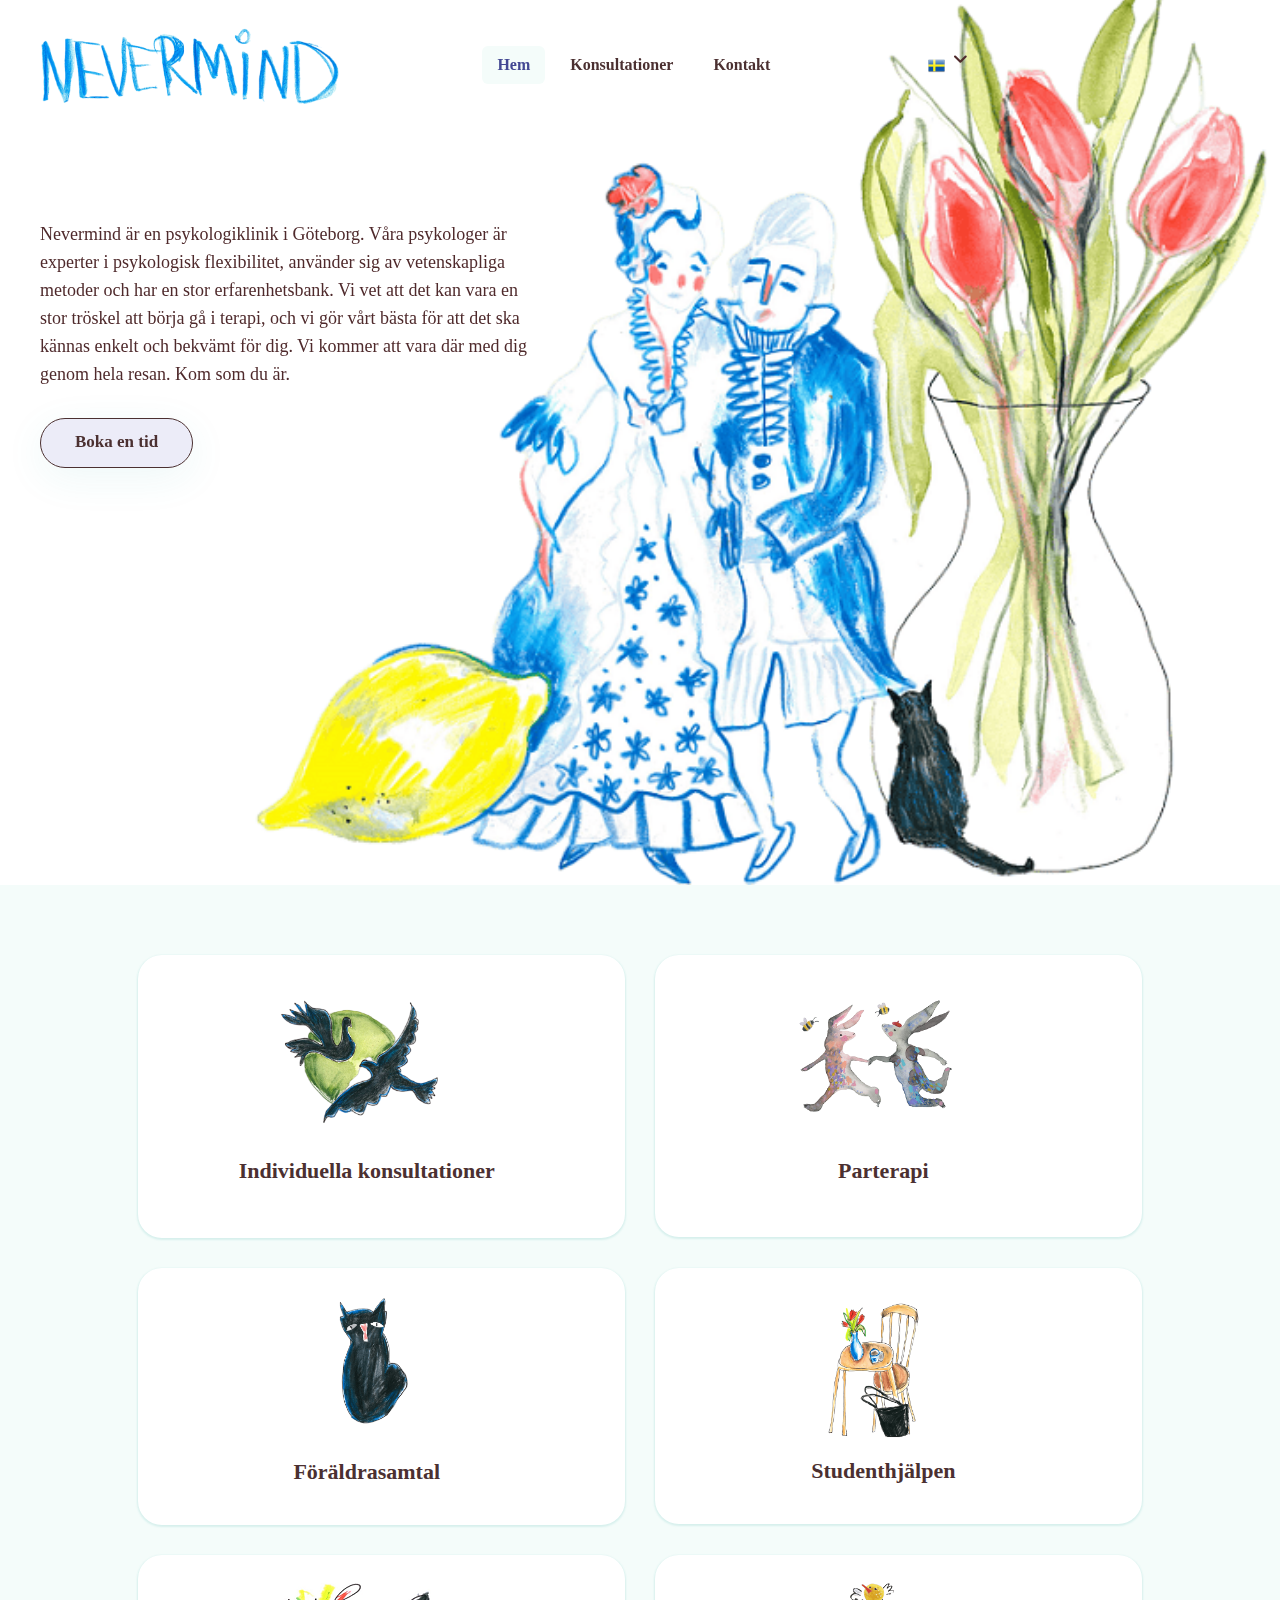
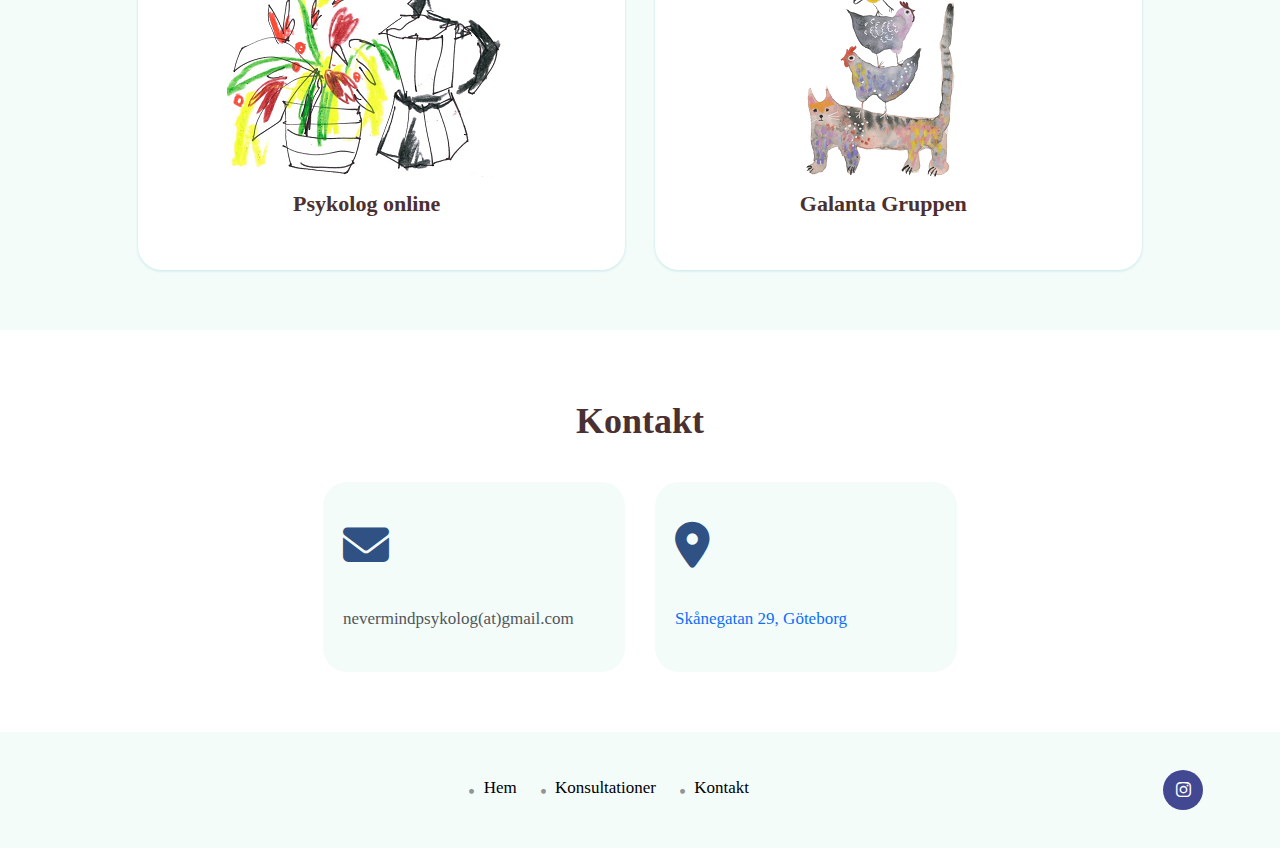
==== index.html @ f608554d "image update" ====
<!doctype html>
<html lang="sv">

  <head>
    <meta name="description"
          content="Nevermind är en psykologiklinik i Göteborg. Våra psykologer är experter i psykologisk flexibilitet, använder sig av vetenskapliga metoder och har en stor erfarenhetsbank. Vi vet att det kan vara en stor tröskel att börja gå i terapi, och vi gör vårt bästa för att det ska kännas enkelt och bekvämt för dig. Vi kommer att vara där med dig genom hela resan. Kom som du är.">
    <meta name="author" content="Jesus Mauricio Chimento">
    <meta name="copyright" content="Antonina Shypotilo">
    <meta charset="utf-8">
    <meta name="viewport" content="width=device-width, initial-scale=1, shrink-to-fit=no">
    <meta http-equiv="content-type" content="text/html; charset=UTF-8">
    <meta http-equiv="x-ua-compatible" content="ie=edge">

    <!-- Open Graph metadata -->
    <meta property="og:image" content="https://nevermindpsykolog.se/assets/images/icons/palomas.png" />
    <meta property="og:type" content="website" />
    <meta property="og:description" content="Nevermind är en psykologiklinik i Göteborg. Våra psykologer är experter i psykologisk flexibilitet, använder sig av vetenskapliga metoder och har en stor erfarenhetsbank. Vi vet att det kan vara en stor tröskel att börja gå i terapi, och vi gör vårt bästa för att det ska kännas enkelt och bekvämt för dig. Vi kommer att vara där med dig genom hela resan. Kom som du är."/>
    <meta property="og:title" content="Nevermind Psykolog" />
    <meta property="og:url" content="https://nevermindpsykolog.se" />

    <title>Nevermind Psykolog</title>
    <link rel="shortcut icon" href="assets/images/site_logo/tab_icon.png">

    <!-- Icon Font -->
    <link rel="stylesheet" type="text/css" href="assets/css/fontawesome.css">
    <link rel="stylesheet" type="text/css" href="assets/css/brands.css">
    <link rel="stylesheet" type="text/css" href="assets/css/solid.css">

    <!-- Custom CSS -->
    <link rel="stylesheet" type="text/css" href="assets/css/bootstrap.min.css">
    <link rel="stylesheet" type="text/css" href="assets/css/style.css">

    <!-- Language Dropdown -->
    <link rel="stylesheet" type="text/css" href="assets/css/flag-icons.min.css">
  </head>

  <body>
    <div class="page_wrapper">
      <div class="backtotop">
        <a href="#" class="scroll">
          <i class="fa-solid fa-arrow-up"></i>
        </a>
      </div>

      <!-- Site Header
      ================ -->
      <header class="site_header">
        <div class="container">
          <div class="row align-items-center">
            <div class="col-lg-3 col-5">
              <div class="site_logo">
                <a class="site_link" href="index.html">
                  <img src="assets/images/site_logo/logo_1.png" alt="Nevermind Psykolog">
                </a>
              </div>
            </div>
            <div class="col-lg-6 col-2">
              <nav id="navbar" class="main_menu navbar navbar-expand-lg">
                <div class="main_menu_inner collapse navbar-collapse justify-content-center" id="main_menu_dropdown">
                  <ul class="main_menu_list unordered_list">
                    <li>
                      <a class="nav-link scrollto" href="#hero_section">Hem</a>
                    </li>
                    <li>
                      <a class="nav-link scrollto" href="#service_section">Konsultationer</a>
                    </li>                  
                    <li>
                      <a class="nav-link scrollto" href="#contact_section">Kontakt</a>
                    </li>
                  </ul>
                </div>
              </nav>
            </div>
            <div class="col-lg-2 col-3">
                <div class="dropdown">
                  <a class="dropdown-toggle" href="#" id="Dropdown" role="button" data-mdb-toggle="dropdown" aria-expanded="false">
                      <i class="flag-icon flag-icon-se m-0"></i>
                  </a>
                  <ul class="dropdown-menu" aria-labelledby="Dropdown">
                    <li>
                      <a class="dropdown-item" href="index.html"><i class="flag-icon flag-icon-se"></i> Svenska <i class="fa fa-check text-success ms-2"></i></a>
                    </li>
                    <li><hr class="dropdown-divider" /></li>
                    <li>
                      <a class="dropdown-item" href="index_en.html"><i class="flag-icon flag-icon-gb"></i> English</a>
                    </li>
                  </ul>
                </div>
            </div>
            <div class="col-lg-3 col-2">
              <ul class="header_btns_group unordered_list justify-content-end">
                <li>
                  <button class="mobile_menu_btn" type="button" data-bs-toggle="collapse" data-bs-target="#main_menu_dropdown" aria-expanded="false" aria-label="Toggle navigation">
                    <i class="far fa-bars"></i>
                  </button>
                </li>              
              </ul>
            </div>
          </div>
        </div>
      </header>
      <!-- Site Header
      ================ -->

      <!-- Main Body
      ============== -->
      <main class="page_content">

        <!-- Hero Section
        ================= -->
        <section id="hero_section" class="hero_section decoration_wrapper">
          <div class="container">
            <div class="row align-items-center">
              <div class="col-lg-6">
                <div class="hero_content_wrap">
                  <p class="heading_description">
                    Nevermind är en psykologiklinik i Göteborg. Våra psykologer är experter i psykologisk flexibilitet, använder sig av vetenskapliga metoder och har en stor erfarenhetsbank. Vi vet att det kan vara en stor tröskel att börja gå i terapi, och vi gör vårt bästa för att det ska kännas enkelt och bekvämt för dig. Vi kommer att vara där med dig genom hela resan. Kom som du är.
                  </p>
                  <ul class="btns_group unordered_list">
                    <li>
                      <a class="btn btn-primary" href="#contact_section">
                        <span class="btn_text" data-text="Boka en tid">
                          Boka en tid
                        </span>
                      </a>
                    </li>
                  </ul>
                </div>
              </div>
            </div>
          </div>
        </section>

        <!-- Service Section
        ==================== -->
        <section id="service_section" class="service_section section_space_lg bg_primary_light">
          <div class="container">
            <div class="row justify-content-center">
             <div class="col-lg-4 col-md-6 col-sm-6">
                <div class="service_item" onclick="toggleContent(this,'.content_individual')">
                  <div class="item_icon_individual">
                    <img src="assets/images/icons/palomas.png"
                         alt="Individuella konsultationer - Nevermind Psykolog">
                  </div>
                  <div class="item_contact_individual">
                    <h3 class="item_title">Individuella konsultationer
                    <!--<label class="switch">
                       <input type="checkbox" onchange="handleCheckboxChange(this,'.content_individual')">
                       <span class="slider round"></span>
                    </label>-->
                    </h3>
                    <div class="content_individual">
                      <p>
                        Att gå i terapi innebär en djupt personlig resa. Det är inte alltid lätt, men det kan vara värt det för den som vill hitta vägen till ett mer meningsfullt liv och lära sig att hantera besvärliga tankar och känslor, oro eller ångest. Vi kommer att hjälpa dig att utforska vem du är och vad som är viktigt för dig. Tillsammans tränar vi på färdigheter som gör ditt liv bättre. 
                      </p>
                    </div>
                  </div>
                </div>
              </div>
              <div class="col-lg-4 col-md-6 col-sm-6">
                <div class="service_item" onclick="toggleContent(this,'.content')">
                  <div class="item_icon_couples">
                    <img src="assets/images/icons/couple.png"
                         alt="Parterapi - Nevermind Psykolog">
                  </div>
                  <div class="item_contact_couples">
                    <h3 class="item_title">Parterapi</h3>
                    <div class="content">
                      <p>
                        En psykolog kan hjälpa ett par att hitta verktyg för att hantera utmaningar i relationen. Tillsammans kan de skapa en grund för ett långvarigt förhållande där bådas behov blir uppfyllda.
                      </p>
                      <p>
                        Det finns ingen given tidpunkt för när man ska söka hjälp. Relationer går upp och ner, ibland känns det bättre och ibland sämre. Det är normalt. Om de dåliga perioderna blir längre och uppstår oftare kan det vara bra att söka hjälp. 
                      </p>                      
                      <p>
                         Par söker hjälp av olika anledningar. Vissa vill förbättra en redan bra relation, andra är osäkra på om de vill fortsätta tillsammans, och några vill rädda sitt förhållande. Det viktiga är att vara motiverade att hitta tillbaka till varandra.
                      </p>  
                    </div>
                  </div>
                </div>
              </div>
              <div class="col-lg-4 col-md-6 col-sm-6">
                <div class="service_item" onclick="toggleContent(this,'.content_parental')">
                  <div class="item_icon_parental">
                    <img src="assets/images/icons/gato.png" 
                         alt="Föräldrasamtal - Nevermind Psykolog">
                  </div>
                  <div class="item_contact_parental">
                    <h3 class="item_title">Föräldrasamtal</h3>
                    <div class="content_parental">
                      <p>
                        Vi erbjuder föräldrasamtal där vi utrustar dig med verktyg för att ha en bra relation med ditt barn. Vi pratar om utmaningar som kan uppstå och ger dig färdigheter för att göra föräldraskapet roligare. Målet är att hjälpa dig att bli en bättre förälder och skapa en fin atmosfär för dig och ditt barn. 
                      </p>
                    </div>
                  </div>
                </div>
              </div>
              <div class="col-lg-4 col-md-6 col-sm-6">
                <div class="service_item" onclick="toggleContent(this,'.content')">
                  <div class="item_icon_students">
                    <img src="assets/images/icons/mesa.png" 
                         alt="Studenthjälpen - Nevermind Psykolog">
                  </div>
                  <div class="item_contact_students">
                    <h3 class="item_title">Studenthjälpen</h3>
                    <div class="content">
                      <p>
                        Studentlivet innebär mycket frihet. Ibland kan friheten bli en tung börda. Ansvarskänslan och osäkerheten kan bli överväldigande. Man kan hamna i en spiral av prokrastinering eller tappa motivationen. Det är inte ovanligt att hamna efter i studierna. Det kan bli alldeles för mycket att göra. Hemlängtan och ensamhetskänslan kan vara andra utmaningar.
                      </p>
                      <p>
                        Vi på Nevermind har en stor förståelse och mycket erfarenhet av allt detta. Vi lyssnar, hjälper dig att sortera och ta steg mot ett bättre liv. 
                      </p>
                    </div>
                  </div>
                </div>
              </div>
              <div class="col-lg-4 col-md-6 col-sm-6">
                <div class="service_item" onclick="toggleContent(this,'.content')">
                  <div class="item_icon_online">
                    <img src="assets/images/icons/coffee.png"
                         alt="Psykolog online - Nevermind Psykolog">
                  </div>
                  <div class="item_contact_online">
                    <h3 class="item_title">Psykolog online
                    <!--<label class="switch">
                       <input type="checkbox" onchange="handleCheckboxChange(this,'.content')">
                       <span class="slider round"></span>
                    </label>-->
                    </h3>
                    <div class="content">
                      <p>
                        Du kan träffa en psykolog via mobil eller dator. Det är flexibelt och du kan vara var som helst. Att träffa psykolog online är bra om du har svårt att besöka en mottagning eller vill ha mer flexibel tillgång. Med videomöten kan du enkelt prata med din psykolog när och var det passar bäst. Många föredrar att prata hemifrån om tuffa ämnen, där man känner sig tryggast.
                      </p>
                      <p>
                        Om du bor på en mindre ort eller har svårt att hitta en närliggande psykolog, är terapi online ett bra alternativ. Det kan också vara bra om du vill prata med en psykolog du inte känner personligen. Onlineterapi passar också om du eller din partner av någon anledning har det svårt att besöka en mottagning.
                      </p>  
                    </div>
                  </div>
                </div>
              </div>
              <div class="col-lg-4 col-md-6 col-sm-6">
                <div class="service_item" onclick="toggleContent(this,'.content')">
                  <div class="item_icon_galanta">
                    <img src="assets/images/icons/group.png"
                         alt="Galanta Gruppen - Nevermind Psykolog">
                  </div>
                  <div class="item_contact_galanta">
                    <h3 class="item_title">Galanta Gruppen
                    <!--<label class="switch">
                       <input type="checkbox" onchange="handleCheckboxChange(this,'.content')">
                       <span class="slider round"></span>
                    </label>-->
                    </h3>
                    <div class="content">
                      <p>
                        Vi lever i ett samhälle som är mer uppkopplat än någonsin, där vi har möjlighet att vara i ständig kontakt med varandra. Vi har tillgång till varandra, oavsett tidpunkt eller plats. Och ändå är det svårt att behålla kontakten med andra! Det är många som känner igen sig i denna paradox. 
                      </p>
                      <p>
                        Vi psykologer vet att det viktigaste för en människa är andra människor. Vi behöver meningsfulla relationer för att må bra. Att vara duktig på att skapa och behålla sådana relationer är en färdighet som man kan träna upp precis som att cykla eller laga mat. 
                      </p>
                      <p>
                        I denna grupp övar vi på att skapa meningsfulla relationer och göra så att de håller.
                      </p>
                    </div>
                  </div>
                </div>
              </div>
           </div>
          </div>
        </section>

      <!-- Contact Section
      ===================== -->
      <section id="contact_section" class="contact_section section_space_lg">
          <div class="container">
            <div class="section_heading text-center">
              <h2 class="section_heading_text">Kontakt</h2>
            </div>
            <div class="contact_infobox_wrapper row justify-content-center">
              <div class="col-lg-3 col-md-6 col-sm-6">
                <div class="contact_info_box">
                  <div class="item_icon">
                    <i class="fa-solid fa-envelope"></i>
                  </div>
                  <div class="item_contact">
                    <ul class="info_list unordered_list_block">
                      <li>
                        <span class="info_text">nevermindpsykolog(at)gmail.com</span>
                      </li>
                    </ul>
                  </div>
                </div>
              </div>
              <div class="col-lg-3 col-md-6 col-sm-6">
                <div class="contact_info_box">
                  <div class="item_icon">
                    <i class="fa-solid fa-location-dot"></i>
                  </div>
                  <div class="item_contact">
                    <ul class="info_list unordered_list_block">
                      <li>
                        <span class="info_text">
                          <a href="https://maps.app.goo.gl/QUSLKjB1FQbrcJtW6" target="_blank">
                          Skånegatan 29, Göteborg
                          </a>
                        </span>
                      </li>
                    </ul>
                  </div>
                </div>
              </div>
              <!--
              <div class="contact_infobox_wrapper row justify-content-center">
              <div class="col-lg-3 col-md-6 col-sm-6">
                <div class="contact_info_box">
                  <div class="item_icon">
                    <i class="fa-solid fa-phone"></i>
                  </div>
                  <div class="item_contact">
                    <h3 class="item_title">Phone</h3>
                    <ul class="info_list unordered_list_block">
                      <li>
                        <span class="info_text">TBA</span>
                      </li>
                    </ul>
                  </div>
                </div>
              </div>
              -->
            </div>
          </div>
          <!-- 
          <div class="gmap_canvas">
            <iframe src="https://www.google.com/maps/embed?pb=!1m18!1m12!1m3!1d2132.0659562671394!2d11.983393777280515!3d57.69834924048826!2m3!1f0!2f0!3f0!3m2!1i1024!2i768!4f13.1!3m3!1m2!1s0x464ff3764b8288d3%3A0x6c481727fda9c4d8!2sSk%C3%A5negatan%2029%2C%20412%2052%20G%C3%B6teborg!5e0!3m2!1ses!2sse!4v1709380232332!5m2!1ses!2sse" width="400" height="300" style="border:0;" allowfullscreen="" loading="lazy" referrerpolicy="no-referrer-when-downgrade"></iframe>
          </div>
          -->
        </section>
      </main>
      <!-- Main Body
      ============== -->

      <!-- Site Footer
      ================ -->
      <footer class="site_footer bg_primary">
        <div class="container">
          <div class="site_footer_content">
            <div class="row align-items-center">
              <div class="col-sm-3"></div>
              <div class="col-lg-6">
                <ul class="info_list unordered_list justify-content-center">
                  <li>
                    <a href="#hero_section">
                      <span class="info_icon">
                        <i class="fa-solid fa-circle"></i>
                      </span>
                      <span class="info_text">Hem</span>
                    </a>
                  </li>
                  <li>
                    <a href="#service_section">
                      <span class="info_icon">
                        <i class="fa-solid fa-circle"></i>
                      </span>
                      <span class="info_text">Konsultationer</span>
                    </a>
                  </li>
                  <li>
                    <a href="#contact_section">
                      <span class="info_icon">
                        <i class="fa-solid fa-circle"></i>
                      </span>
                      <span class="info_text">Kontakt</span>
                    </a>
                  </li>
                </ul>
              </div>
              <div class="col-lg-3">
                <ul class="social_links unordered_list justify-content-center justify-content-lg-end">
                  <!--<li><a href="#!"><i class="fa-brands fa-facebook-f"></i></a></li>-->
                  <li><a href="https://www.instagram.com/nevermindpsykolog/"><i class="fa-brands fa-instagram"></i></a></li>
                </ul>
              </div>
            </div>
          </div>
        </div>
      </footer>
    </div>
    <!-- Body Wrap -->

    <!-- Framework -->
    <script src="assets/js/jquery.min.js"></script>
    <script src="assets/js/bootstrap.min.js"></script>
    <script src="assets/js/bootstrap-dropdown-ml-hack.min.js"></script>
    <script src="assets/js/toggleContent.js"></script>

    <!-- Custom -->
    <script src="assets/js/main.js"></script>
  </body>
</html>
---- assets/css/brands.css ----
/*!
 * Font Awesome Free 6.5.1 by @fontawesome - https://fontawesome.com
 * License - https://fontawesome.com/license/free (Icons: CC BY 4.0, Fonts: SIL OFL 1.1, Code: MIT License)
 * Copyright 2023 Fonticons, Inc.
 */
:root, :host {
  --fa-style-family-brands: 'Font Awesome 6 Brands';
  --fa-font-brands: normal 400 1em/1 'Font Awesome 6 Brands'; }

@font-face {
  font-family: 'Font Awesome 6 Brands';
  font-style: normal;
  font-weight: 400;
  font-display: block;
  src: url("../fonts/fa-brands-400.woff2") format("woff2"), url("../fonts/fa-brands-400.ttf") format("truetype"); }

.fab,
.fa-brands {
  font-weight: 400; }

.fa-facebook-f:before {
  content: "\f39e"; }

.fa-instagram:before {
  content: "\f16d"; }
---- assets/css/solid.css ----
/*!
 * Font Awesome Free 6.5.1 by @fontawesome - https://fontawesome.com
 * License - https://fontawesome.com/license/free (Icons: CC BY 4.0, Fonts: SIL OFL 1.1, Code: MIT License)
 * Copyright 2023 Fonticons, Inc.
 */
:root, :host {
  --fa-style-family-classic: 'Font Awesome 6 Free';
  --fa-font-solid: normal 900 1em/1 'Font Awesome 6 Free'; }

@font-face {
  font-family: 'Font Awesome 6 Free';
  font-style: normal;
  font-weight: 900;
  font-display: block;
  src: url("../fonts/fa-solid-900.woff2") format("woff2"), url("../fonts/fa-solid-900.ttf") format("truetype"); }

.fas,
.fa-solid {
  font-weight: 900; }
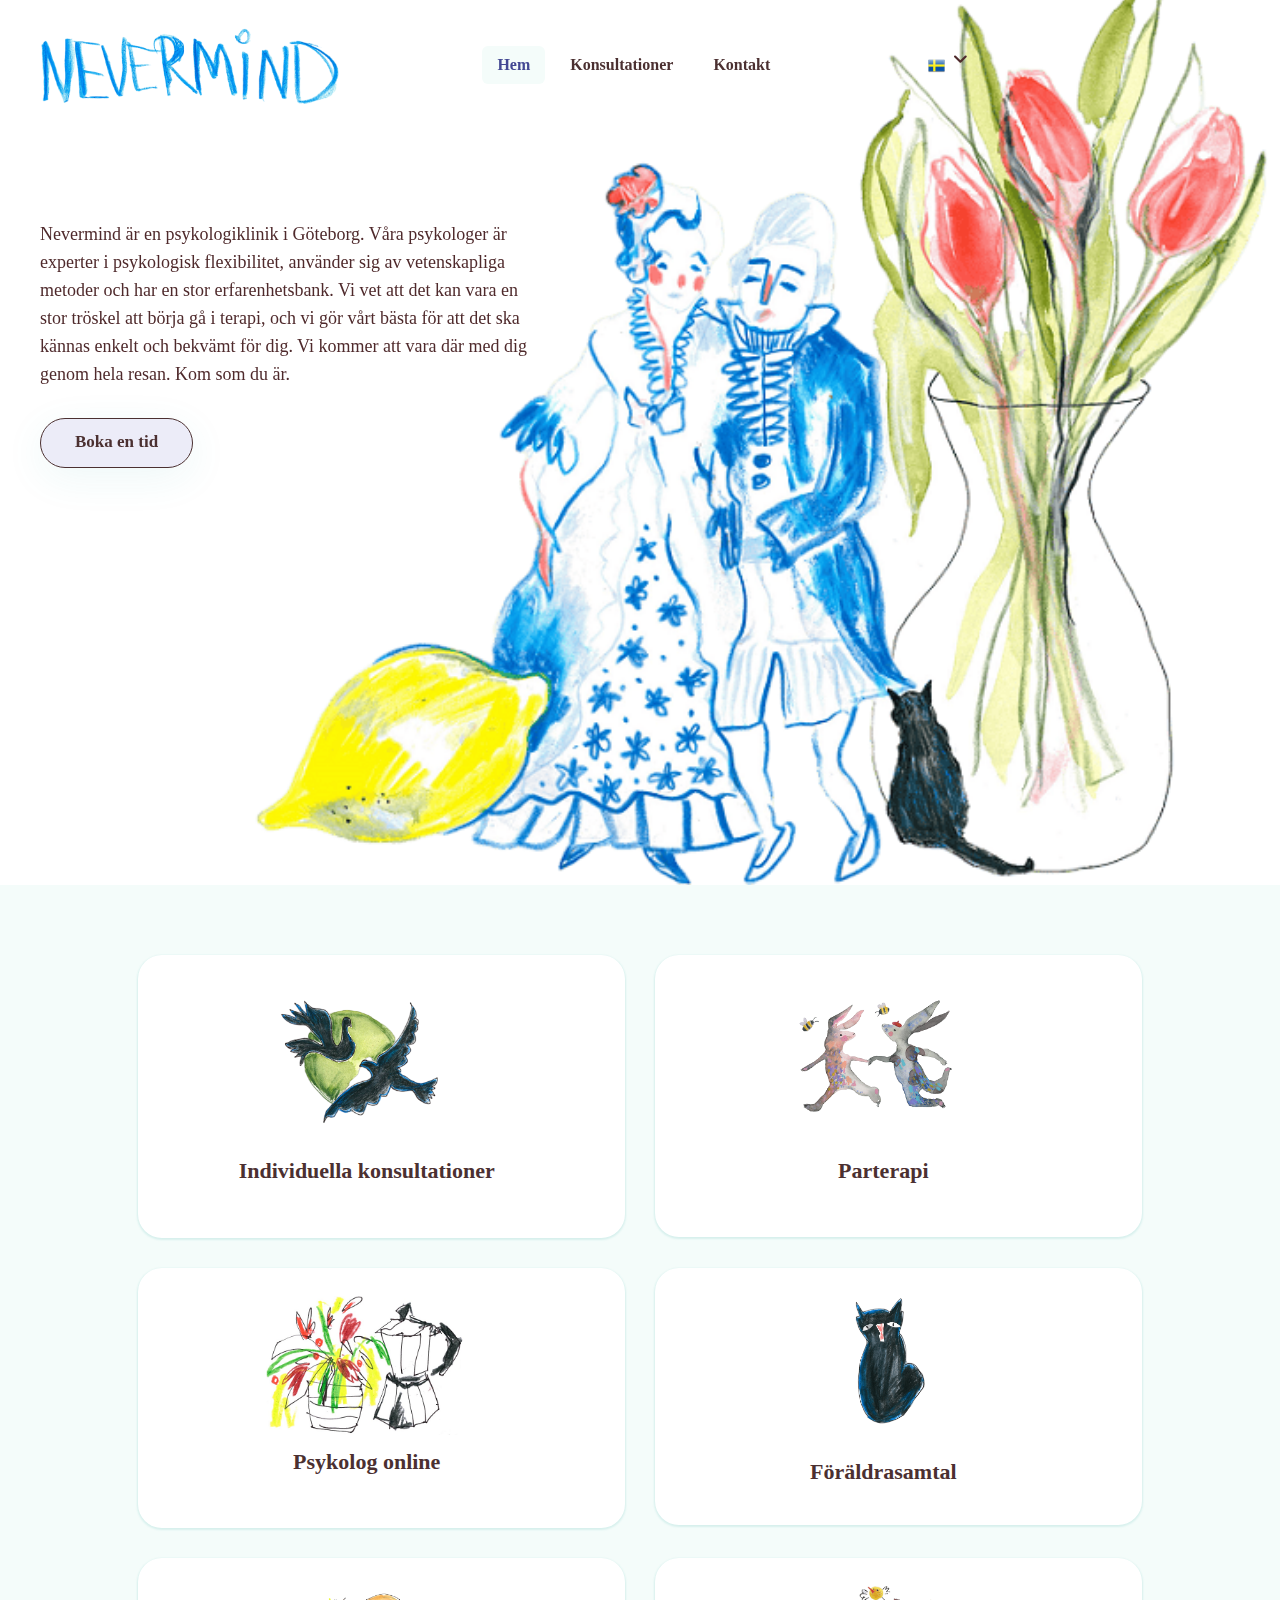
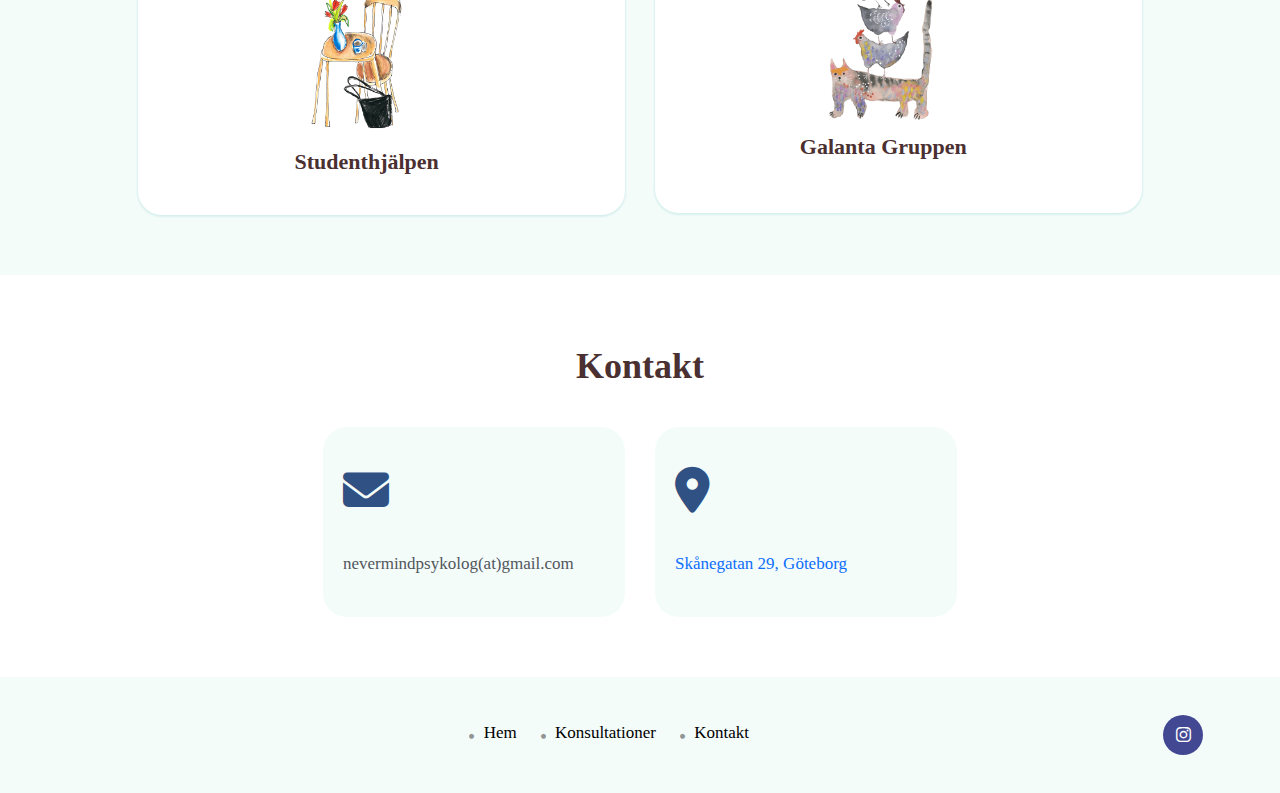
==== commit e77f581c: "services order and css updated" ====
--- a/index.html
+++ b/index.html
@@ -180,41 +180,6 @@
                 </div>
               </div>
               <div class="col-lg-4 col-md-6 col-sm-6">
-                <div class="service_item" onclick="toggleContent(this,'.content_parental')">
-                  <div class="item_icon_parental">
-                    <img src="assets/images/icons/gato.png" 
-                         alt="Föräldrasamtal - Nevermind Psykolog">
-                  </div>
-                  <div class="item_contact_parental">
-                    <h3 class="item_title">Föräldrasamtal</h3>
-                    <div class="content_parental">
-                      <p>
-                        Vi erbjuder föräldrasamtal där vi utrustar dig med verktyg för att ha en bra relation med ditt barn. Vi pratar om utmaningar som kan uppstå och ger dig färdigheter för att göra föräldraskapet roligare. Målet är att hjälpa dig att bli en bättre förälder och skapa en fin atmosfär för dig och ditt barn. 
-                      </p>
-                    </div>
-                  </div>
-                </div>
-              </div>
-              <div class="col-lg-4 col-md-6 col-sm-6">
-                <div class="service_item" onclick="toggleContent(this,'.content')">
-                  <div class="item_icon_students">
-                    <img src="assets/images/icons/mesa.png" 
-                         alt="Studenthjälpen - Nevermind Psykolog">
-                  </div>
-                  <div class="item_contact_students">
-                    <h3 class="item_title">Studenthjälpen</h3>
-                    <div class="content">
-                      <p>
-                        Studentlivet innebär mycket frihet. Ibland kan friheten bli en tung börda. Ansvarskänslan och osäkerheten kan bli överväldigande. Man kan hamna i en spiral av prokrastinering eller tappa motivationen. Det är inte ovanligt att hamna efter i studierna. Det kan bli alldeles för mycket att göra. Hemlängtan och ensamhetskänslan kan vara andra utmaningar.
-                      </p>
-                      <p>
-                        Vi på Nevermind har en stor förståelse och mycket erfarenhet av allt detta. Vi lyssnar, hjälper dig att sortera och ta steg mot ett bättre liv. 
-                      </p>
-                    </div>
-                  </div>
-                </div>
-              </div>
-              <div class="col-lg-4 col-md-6 col-sm-6">
                 <div class="service_item" onclick="toggleContent(this,'.content')">
                   <div class="item_icon_online">
                     <img src="assets/images/icons/coffee.png"
@@ -234,6 +199,41 @@
                       <p>
                         Om du bor på en mindre ort eller har svårt att hitta en närliggande psykolog, är terapi online ett bra alternativ. Det kan också vara bra om du vill prata med en psykolog du inte känner personligen. Onlineterapi passar också om du eller din partner av någon anledning har det svårt att besöka en mottagning.
                       </p>  
+                    </div>
+                  </div>
+                </div>
+              </div>
+              <div class="col-lg-4 col-md-6 col-sm-6">
+                <div class="service_item" onclick="toggleContent(this,'.content_parental')">
+                  <div class="item_icon_parental">
+                    <img src="assets/images/icons/gato.png" 
+                         alt="Föräldrasamtal - Nevermind Psykolog">
+                  </div>
+                  <div class="item_contact_parental">
+                    <h3 class="item_title">Föräldrasamtal</h3>
+                    <div class="content_parental">
+                      <p>
+                        Vi erbjuder föräldrasamtal där vi utrustar dig med verktyg för att ha en bra relation med ditt barn. Vi pratar om utmaningar som kan uppstå och ger dig färdigheter för att göra föräldraskapet roligare. Målet är att hjälpa dig att bli en bättre förälder och skapa en fin atmosfär för dig och ditt barn. 
+                      </p>
+                    </div>
+                  </div>
+                </div>
+              </div>
+              <div class="col-lg-4 col-md-6 col-sm-6">
+                <div class="service_item" onclick="toggleContent(this,'.content')">
+                  <div class="item_icon_students">
+                    <img src="assets/images/icons/mesa.png" 
+                         alt="Studenthjälpen - Nevermind Psykolog">
+                  </div>
+                  <div class="item_contact_students">
+                    <h3 class="item_title">Studenthjälpen</h3>
+                    <div class="content">
+                      <p>
+                        Studentlivet innebär mycket frihet. Ibland kan friheten bli en tung börda. Ansvarskänslan och osäkerheten kan bli överväldigande. Man kan hamna i en spiral av prokrastinering eller tappa motivationen. Det är inte ovanligt att hamna efter i studierna. Det kan bli alldeles för mycket att göra. Hemlängtan och ensamhetskänslan kan vara andra utmaningar.
+                      </p>
+                      <p>
+                        Vi på Nevermind har en stor förståelse och mycket erfarenhet av allt detta. Vi lyssnar, hjälper dig att sortera och ta steg mot ett bättre liv. 
+                      </p>
                     </div>
                   </div>
                 </div>
--- a/assets/css/style.css
+++ b/assets/css/style.css
@@ -898,7 +898,7 @@
 }
 .service_item .item_contact_couples {
   margin-top: 36px;
-  margin-bottom: -32px;
+  margin-bottom: -30px;
 }
 .service_item .item_icon_individual {
   width: 85%;
@@ -947,7 +947,7 @@
 }
 .service_item .item_contact_parental {
   margin-top: 25px;
-  margin-bottom: 108px;
+  margin-bottom: 102px;
 }
 .service_item .item_icon_students {
   width: 85%;
@@ -972,7 +972,7 @@
 }
 .service_item .item_contact_students {
   margin-top: 4px;
-  margin-bottom: -34px;
+  margin-bottom: -38px;
 }
 .service_item .item_icon_galanta {
   width: 85%;
@@ -995,6 +995,7 @@
 }
 .service_item .item_icon_galanta img {
   margin-top: -35px;
+  width: 31%;
 }
 .service_item .item_contact_galanta {
   margin-top: 4px;
@@ -1021,6 +1022,7 @@
 }
 .service_item .item_icon_online img {
   margin-top: -35px;
+  width: 59%;
 }
 .service_item .item_contact_online {
   margin-top: 4px;
@@ -1519,7 +1521,7 @@
     width: 58%;
   }
   .service_item .item_icon_parental {
-      margin-left: 85px;
+      margin-left: 104px;
   }
 }
 
@@ -1613,13 +1615,52 @@
     padding-left: 15px;
   }
   .service_item .item_contact_couples {
-      margin-right: -53px;
+    margin-right: -26px;
+    margin-bottom: -54px;
+    margin-top: 10px;
   }
   .service_item .item_contact_parental {
-      margin-right: -53px;
+    margin-right: -53px;
+    margin-bottom: 85px;
+    margin-top: 10px;
   }
   .service_item .item_contact_students {
-      margin-right: -53px;
+    margin-right: -42px;
+  }
+  .service_item .item_contact_galanta {
+    margin-left: 42px;
+    margin-bottom: -55px;
+  }
+  .service_item .item_contact_online {
+    margin-right: -44px;
+    margin-bottom: -56px;
+  }
+  .service_item .item_icon_parental {
+    margin-left: 83px;
+  }
+  .service_item .item_contact_individual {
+    margin-top: 6px;
+    margin-bottom: -44px;
+  }
+  .service_item .item_icon_individual img {
+    width: 66%;
+    margin-left: 18px;
+    margin-top: -20px;
+  }
+  .service_item .item_icon_couples img {
+    width: 70%;
+    margin-left: 18px;
+    margin-top: -42px;
+  }  
+  .service_item .item_icon_parental img {
+    width: 56%;
+  }
+  .service_item .item_icon_students img {
+    width: 38%;
+    margin-left: 30px;
+  }
+  .service_item .item_icon_galanta img {
+    width: 50%;
   }
 }
 
@@ -1693,9 +1734,11 @@
   }
   .service_item .item_contact_individual {
     margin-right: -25px;
+    margin-bottom: -22px;
   }
   .service_item .item_contact_couples {
     margin-right: -25px;
+    margin-bottom: -34px;
   }
   .service_item .item_contact_parental {
     margin-right: -25px;
@@ -1704,6 +1747,24 @@
   .service_item .item_contact_students {
     margin-right: -25px;
     margin-bottom: -28px;
+  }
+  .service_item .item_contact_online {
+    margin-bottom: -32px;
+  }
+  .service_item .item_contact_galanta {
+    margin-bottom: -30px;
+  }
+  .service_item .item_icon_galanta img {
+    margin-top: -15px;
+  }
+  .service_item .item_icon_online img {
+    margin-top: -19px;
+  }
+  .service_item .item_icon_couples img {
+    margin-top: -24px;
+  }
+  .service_item .item_icon_individual img {
+    margin-top: -2px;
   }
 }
 
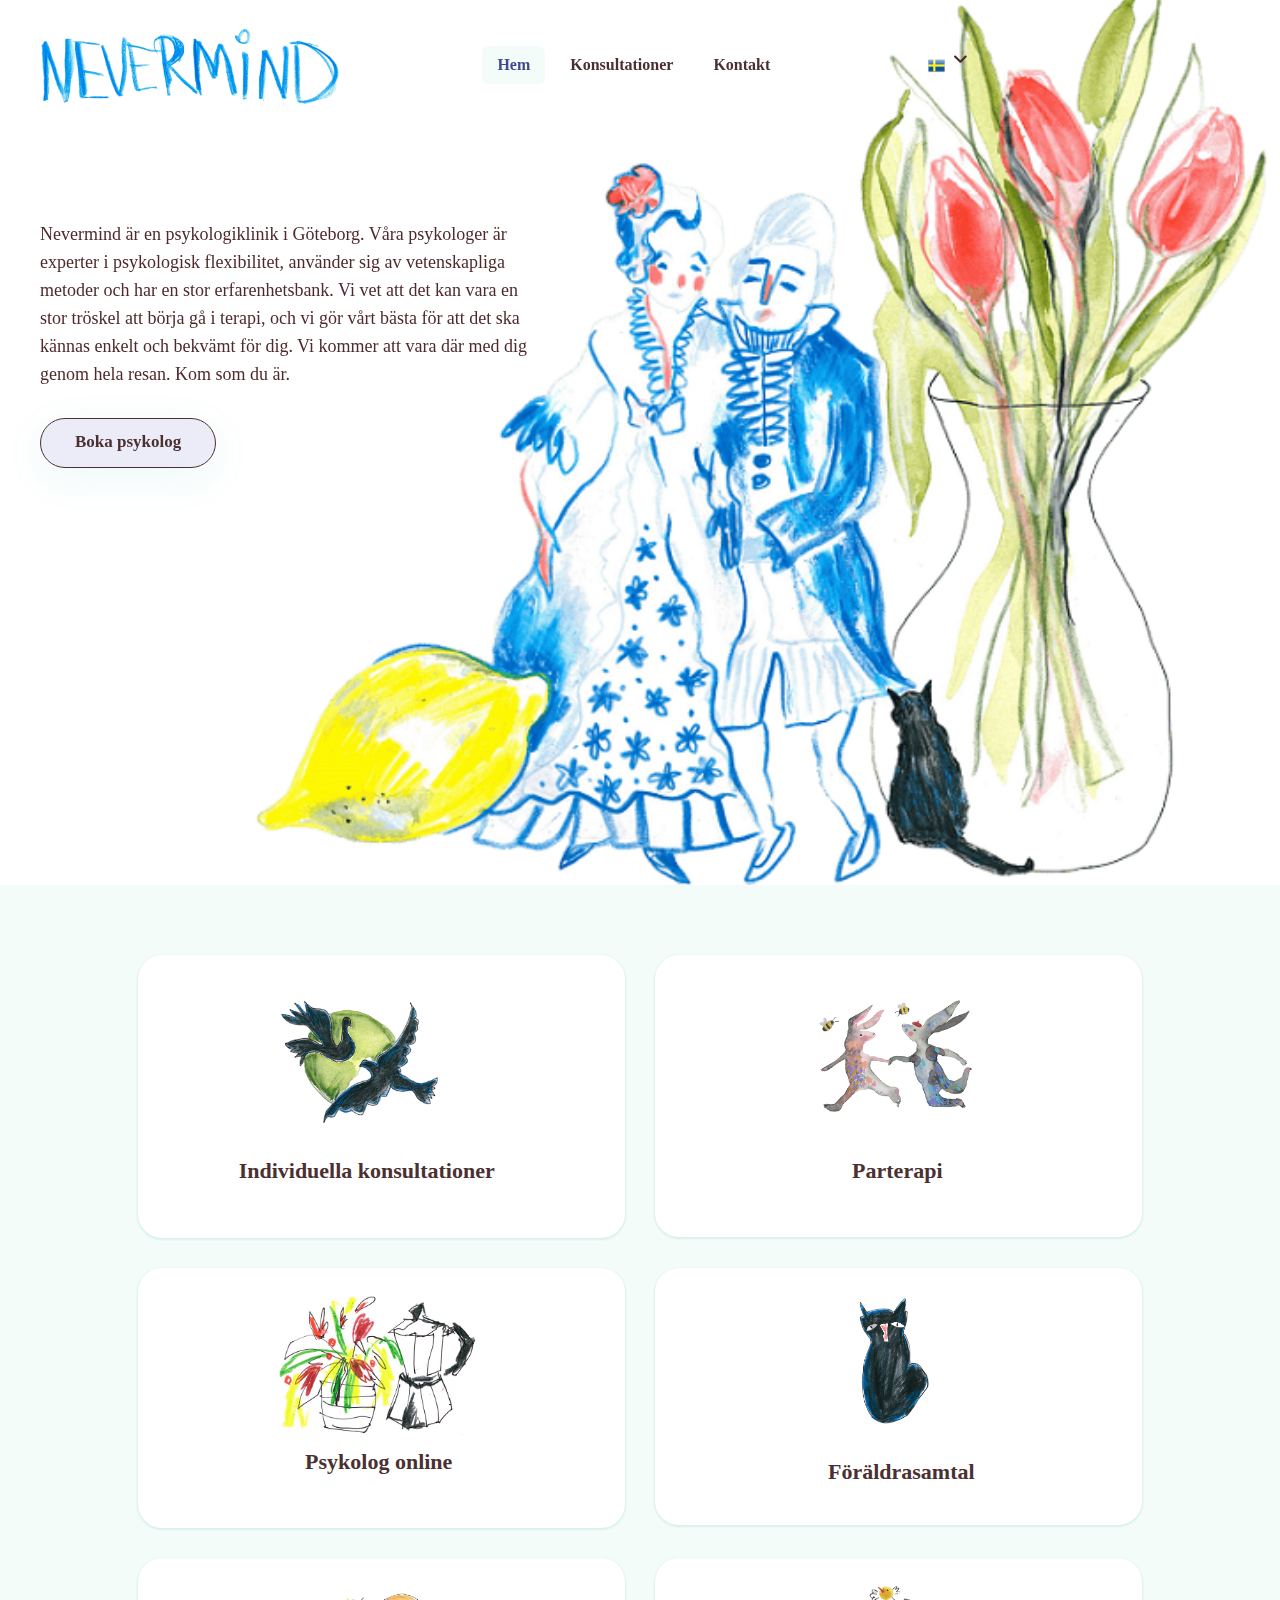
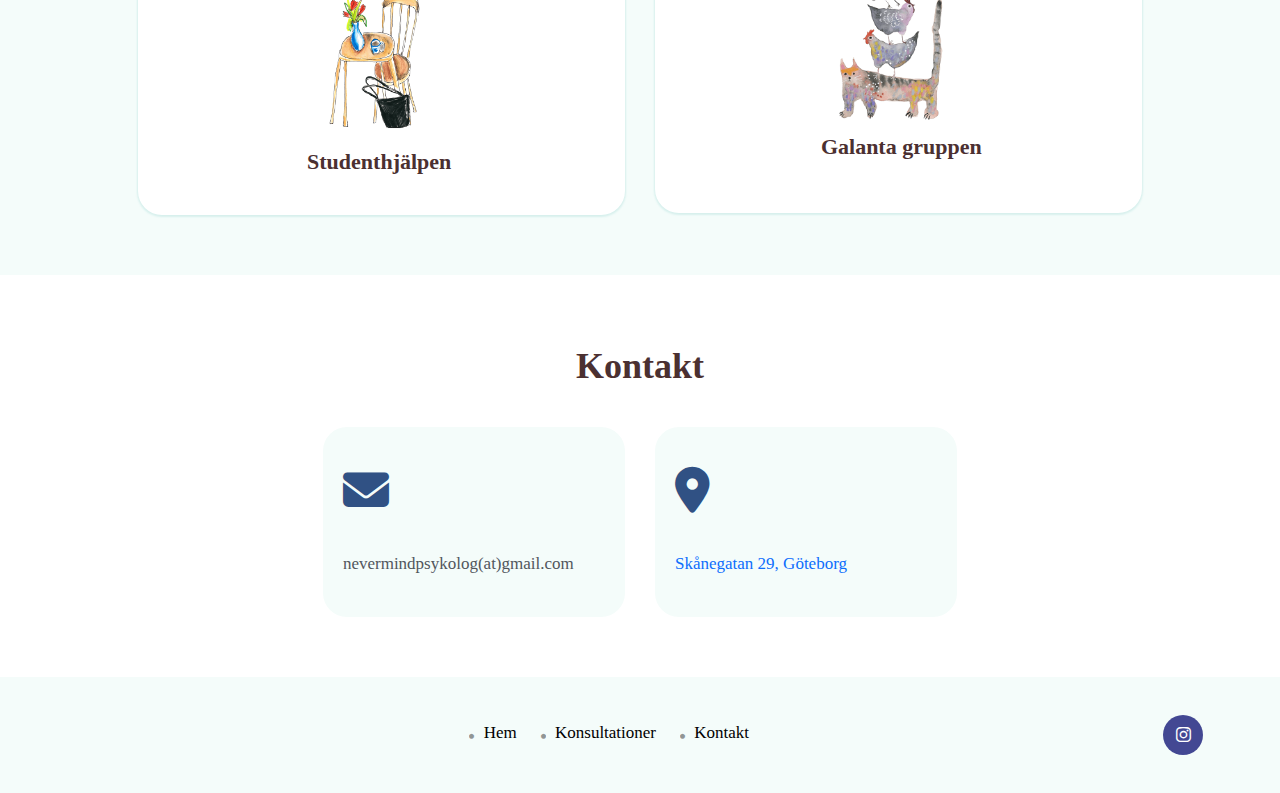
==== commit ab19d9b6: "minor update" ====
--- a/index.html
+++ b/index.html
@@ -42,8 +42,6 @@
         </a>
       </div>
 
-      <!-- Site Header
-      ================ -->
       <header class="site_header">
         <div class="container">
           <div class="row align-items-center">
@@ -99,13 +97,8 @@
           </div>
         </div>
       </header>
-      <!-- Site Header
-      ================ -->
-
-      <!-- Main Body
-      ============== -->
+
       <main class="page_content">
-
         <!-- Hero Section
         ================= -->
         <section id="hero_section" class="hero_section decoration_wrapper">
@@ -120,7 +113,7 @@
                     <li>
                       <a class="btn btn-primary" href="#contact_section">
                         <span class="btn_text" data-text="Boka en tid">
-                          Boka en tid
+                          Boka psykolog
                         </span>
                       </a>
                     </li>
@@ -131,8 +124,6 @@
           </div>
         </section>
 
-        <!-- Service Section
-        ==================== -->
         <section id="service_section" class="service_section section_space_lg bg_primary_light">
           <div class="container">
             <div class="row justify-content-center">
@@ -186,12 +177,7 @@
                          alt="Psykolog online - Nevermind Psykolog">
                   </div>
                   <div class="item_contact_online">
-                    <h3 class="item_title">Psykolog online
-                    <!--<label class="switch">
-                       <input type="checkbox" onchange="handleCheckboxChange(this,'.content')">
-                       <span class="slider round"></span>
-                    </label>-->
-                    </h3>
+                    <h3 class="item_title">Psykolog online</h3>
                     <div class="content">
                       <p>
                         Du kan träffa en psykolog via mobil eller dator. Det är flexibelt och du kan vara var som helst. Att träffa psykolog online är bra om du har svårt att besöka en mottagning eller vill ha mer flexibel tillgång. Med videomöten kan du enkelt prata med din psykolog när och var det passar bäst. Många föredrar att prata hemifrån om tuffa ämnen, där man känner sig tryggast.
@@ -245,12 +231,7 @@
                          alt="Galanta Gruppen - Nevermind Psykolog">
                   </div>
                   <div class="item_contact_galanta">
-                    <h3 class="item_title">Galanta Gruppen
-                    <!--<label class="switch">
-                       <input type="checkbox" onchange="handleCheckboxChange(this,'.content')">
-                       <span class="slider round"></span>
-                    </label>-->
-                    </h3>
+                    <h3 class="item_title">Galanta gruppen</h3>
                     <div class="content">
                       <p>
                         Vi lever i ett samhälle som är mer uppkopplat än någonsin, där vi har möjlighet att vara i ständig kontakt med varandra. Vi har tillgång till varandra, oavsett tidpunkt eller plats. Och ändå är det svårt att behålla kontakten med andra! Det är många som känner igen sig i denna paradox. 
@@ -269,8 +250,6 @@
           </div>
         </section>
 
-      <!-- Contact Section
-      ===================== -->
       <section id="contact_section" class="contact_section section_space_lg">
           <div class="container">
             <div class="section_heading text-center">
@@ -336,11 +315,7 @@
           -->
         </section>
       </main>
-      <!-- Main Body
-      ============== -->
-
-      <!-- Site Footer
-      ================ -->
+
       <footer class="site_footer bg_primary">
         <div class="container">
           <div class="site_footer_content">
@@ -385,15 +360,11 @@
         </div>
       </footer>
     </div>
-    <!-- Body Wrap -->
-
-    <!-- Framework -->
+
     <script src="assets/js/jquery.min.js"></script>
     <script src="assets/js/bootstrap.min.js"></script>
     <script src="assets/js/bootstrap-dropdown-ml-hack.min.js"></script>
     <script src="assets/js/toggleContent.js"></script>
-
-    <!-- Custom -->
     <script src="assets/js/main.js"></script>
   </body>
 </html>--- a/assets/css/style.css
+++ b/assets/css/style.css
@@ -899,6 +899,7 @@
 .service_item .item_contact_couples {
   margin-top: 36px;
   margin-bottom: -30px;
+  margin-left: -32px;
 }
 .service_item .item_icon_individual {
   width: 85%;
@@ -944,6 +945,7 @@
 }
 .service_item .item_icon_parental img {
   width: 39%;
+  margin-left: 72px;
 }
 .service_item .item_contact_parental {
   margin-top: 25px;
@@ -973,6 +975,7 @@
 .service_item .item_contact_students {
   margin-top: 4px;
   margin-bottom: -38px;
+  margin-left: -38px;
 }
 .service_item .item_icon_galanta {
   width: 85%;
@@ -996,6 +999,7 @@
 .service_item .item_icon_galanta img {
   margin-top: -35px;
   width: 31%;
+  margin-left: 20px;
 }
 .service_item .item_contact_galanta {
   margin-top: 4px;
@@ -1023,10 +1027,12 @@
 .service_item .item_icon_online img {
   margin-top: -35px;
   width: 59%;
+  margin-left: 14px;
 }
 .service_item .item_contact_online {
   margin-top: 4px;
   margin-bottom: -32px;
+  margin-left: -32px;
 }
 
 .content {
@@ -1220,14 +1226,35 @@
   }
   .service_item .item_contact_parental {
     margin-bottom: 99px;
+    margin-left: 36px;
   }
   .service_item .item_contact_students {
     margin-top: 9px;
     margin-bottom: -45px;
+    margin-left: 25px;
   }
   .service_item .item_contact_couples {
     margin-top: 36px;
     margin-bottom: -32px;
+    margin-left: 28px;
+  }
+  .service_item .item_contact_galanta {
+    margin-left: 36px;
+  }
+  .service_item .item_contact_online {
+    margin-left: 24px;
+  }
+  .service_item .item_icon_parental img {
+    margin-left: 8px;
+  }
+  .service_item .item_icon_couples img {
+    margin-left: 40px;
+  }
+  .service_item .item_icon_online img {
+    margin-left: 26px;
+  }
+  .service_item .item_icon_students img {
+    margin-left: 36px;
   }
   .contact_info_list .item_info {
     font-size: 16px;
@@ -1310,7 +1337,7 @@
     font-size: 21px;
   }
   .service_item .item_contact_individual {
-    margin-right: -53px;
+    margin-right: -24px;
   }
   .service_item .item_contact_couples {
     margin-top: 32px;
@@ -1322,6 +1349,9 @@
   .service_item .item_contact_students {
     margin-top: 11px;
     margin-bottom: -49px;
+  }
+  .service_item .item_icon_parental img {
+    margin-left: -28px;
   }
   .gmap_canvas {
     max-width: 930px;
@@ -1451,6 +1481,15 @@
   .col-lg-4 {
     width: 80%;
   }
+  .service_item .item_contact_individual {
+    margin-right: -36px;
+  }
+  .service_item .item_icon_individual img {
+    margin-left: 36px;
+  }
+  .service_item .item_icon_parental img {
+    margin-left: 46px;
+  }
 }
 
 /* Media Screen 767px
@@ -1523,6 +1562,9 @@
   .service_item .item_icon_parental {
       margin-left: 104px;
   }
+  .service_item .item_icon_parental img {
+    margin-left: 10px;
+  }
 }
 
 /* Media Screen 575px
@@ -1615,24 +1657,25 @@
     padding-left: 15px;
   }
   .service_item .item_contact_couples {
-    margin-right: -26px;
+    margin-right: -24px;
     margin-bottom: -54px;
     margin-top: 10px;
   }
   .service_item .item_contact_parental {
-    margin-right: -53px;
+    margin-right: -25px;
     margin-bottom: 85px;
     margin-top: 10px;
   }
   .service_item .item_contact_students {
-    margin-right: -42px;
+    margin-right: -36px;
   }
   .service_item .item_contact_galanta {
-    margin-left: 42px;
+    margin-left: 7px;
     margin-bottom: -55px;
+    margin-right: -51px;
   }
   .service_item .item_contact_online {
-    margin-right: -44px;
+    margin-right: -33px;
     margin-bottom: -56px;
   }
   .service_item .item_icon_parental {
@@ -1641,15 +1684,16 @@
   .service_item .item_contact_individual {
     margin-top: 6px;
     margin-bottom: -44px;
+    margin-right: -56px;
   }
   .service_item .item_icon_individual img {
     width: 66%;
-    margin-left: 18px;
+    margin-left: 28px;
     margin-top: -20px;
   }
   .service_item .item_icon_couples img {
     width: 70%;
-    margin-left: 18px;
+    margin-left: 35px;
     margin-top: -42px;
   }  
   .service_item .item_icon_parental img {
@@ -1657,6 +1701,9 @@
   }
   .service_item .item_icon_students img {
     width: 38%;
+    margin-left: 40px;
+  }
+  .service_item .item_icon_online img {
     margin-left: 30px;
   }
   .service_item .item_icon_galanta img {
@@ -1737,34 +1784,41 @@
     margin-bottom: -22px;
   }
   .service_item .item_contact_couples {
-    margin-right: -25px;
+    margin-right: 8px;
     margin-bottom: -34px;
   }
   .service_item .item_contact_parental {
-    margin-right: -25px;
+    margin-right: 8px;
     margin-bottom: 116px;
   }
   .service_item .item_contact_students {
-    margin-right: -25px;
+    margin-right: -4px;
     margin-bottom: -28px;
   }
   .service_item .item_contact_online {
     margin-bottom: -32px;
+    margin-right: -2px;
   }
   .service_item .item_contact_galanta {
     margin-bottom: -30px;
+    margin-right: -22px;
   }
   .service_item .item_icon_galanta img {
     margin-top: -15px;
   }
   .service_item .item_icon_online img {
     margin-top: -19px;
+    margin-left: 18px;
   }
   .service_item .item_icon_couples img {
     margin-top: -24px;
+    margin-left: 18px;
   }
   .service_item .item_icon_individual img {
     margin-top: -2px;
+  }
+  .service_item .item_icon_students img {
+    margin-left: 26px;
   }
 }
 
@@ -1825,4 +1879,7 @@
   .site_footer_content .col-lg-6 {
     width: 66%;
   }
+  .service_item .item_icon_parental img {
+    margin-left: -10px;
+  }
 }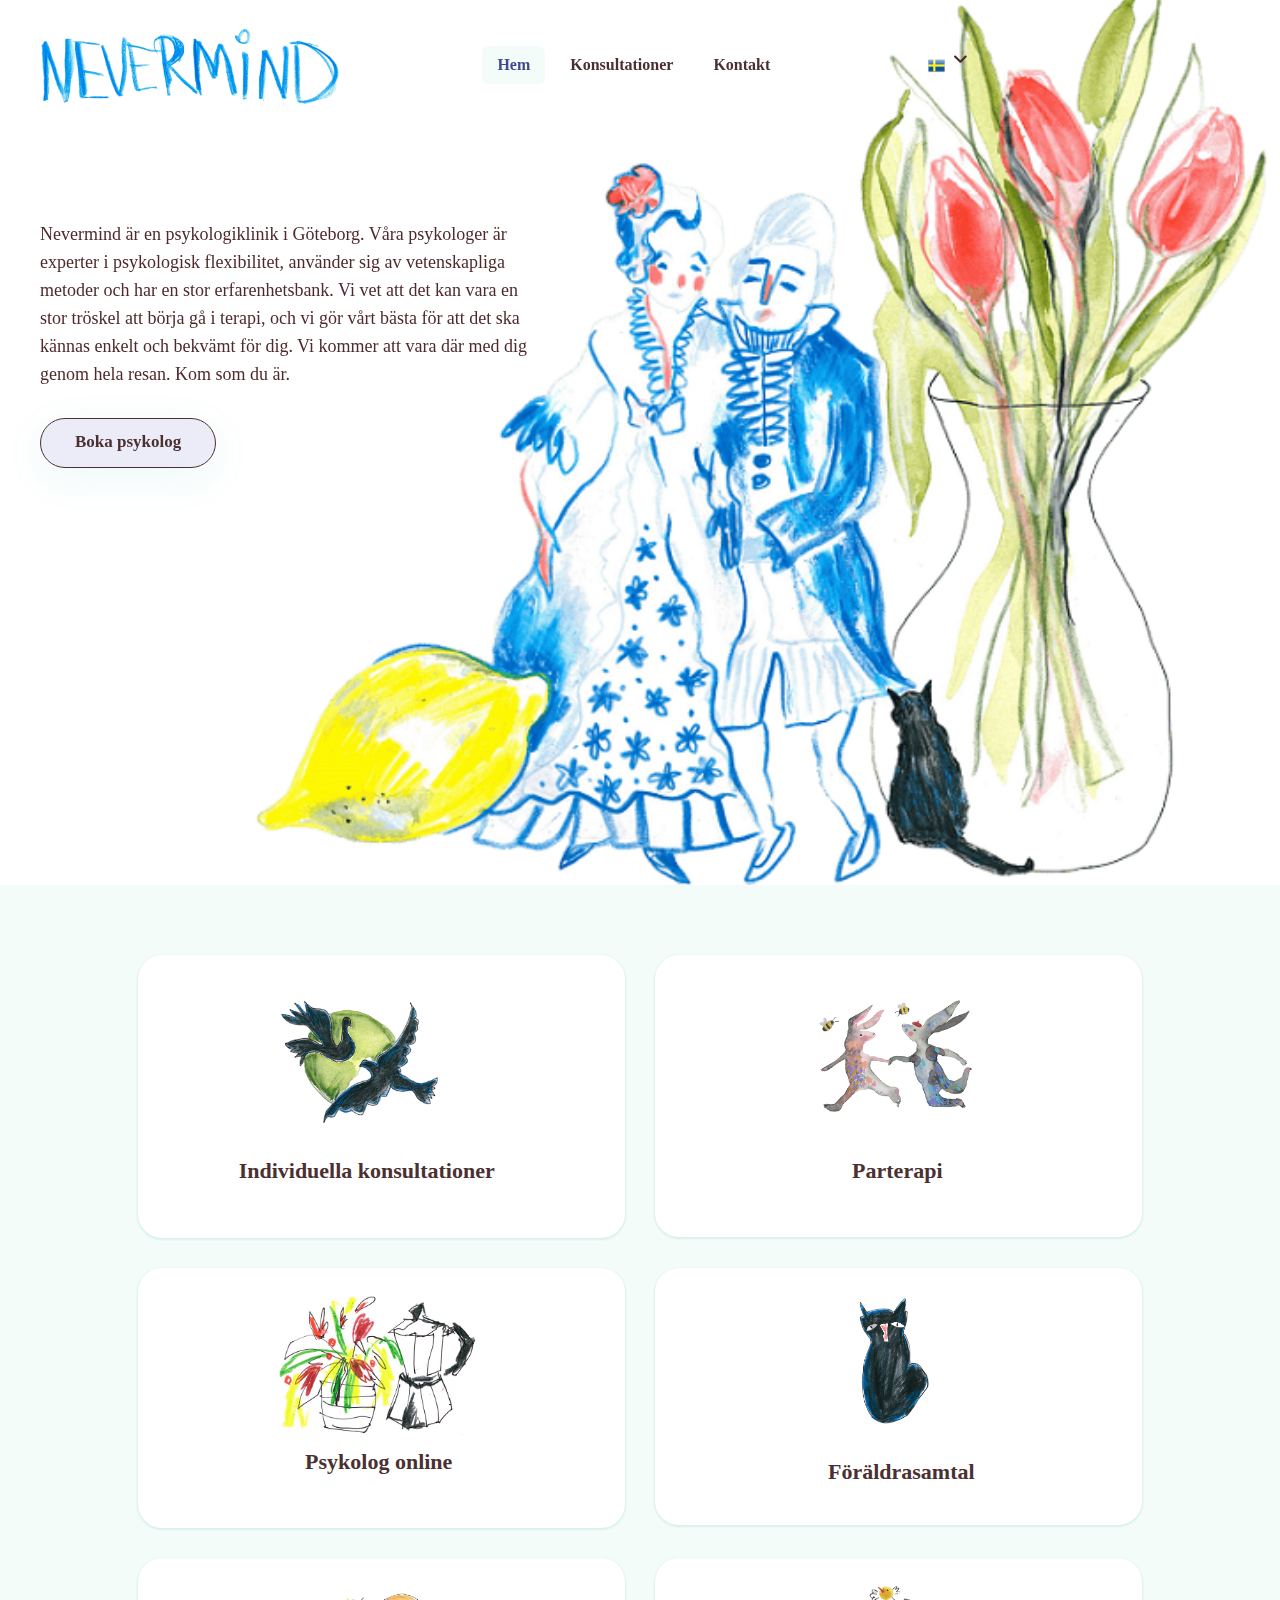
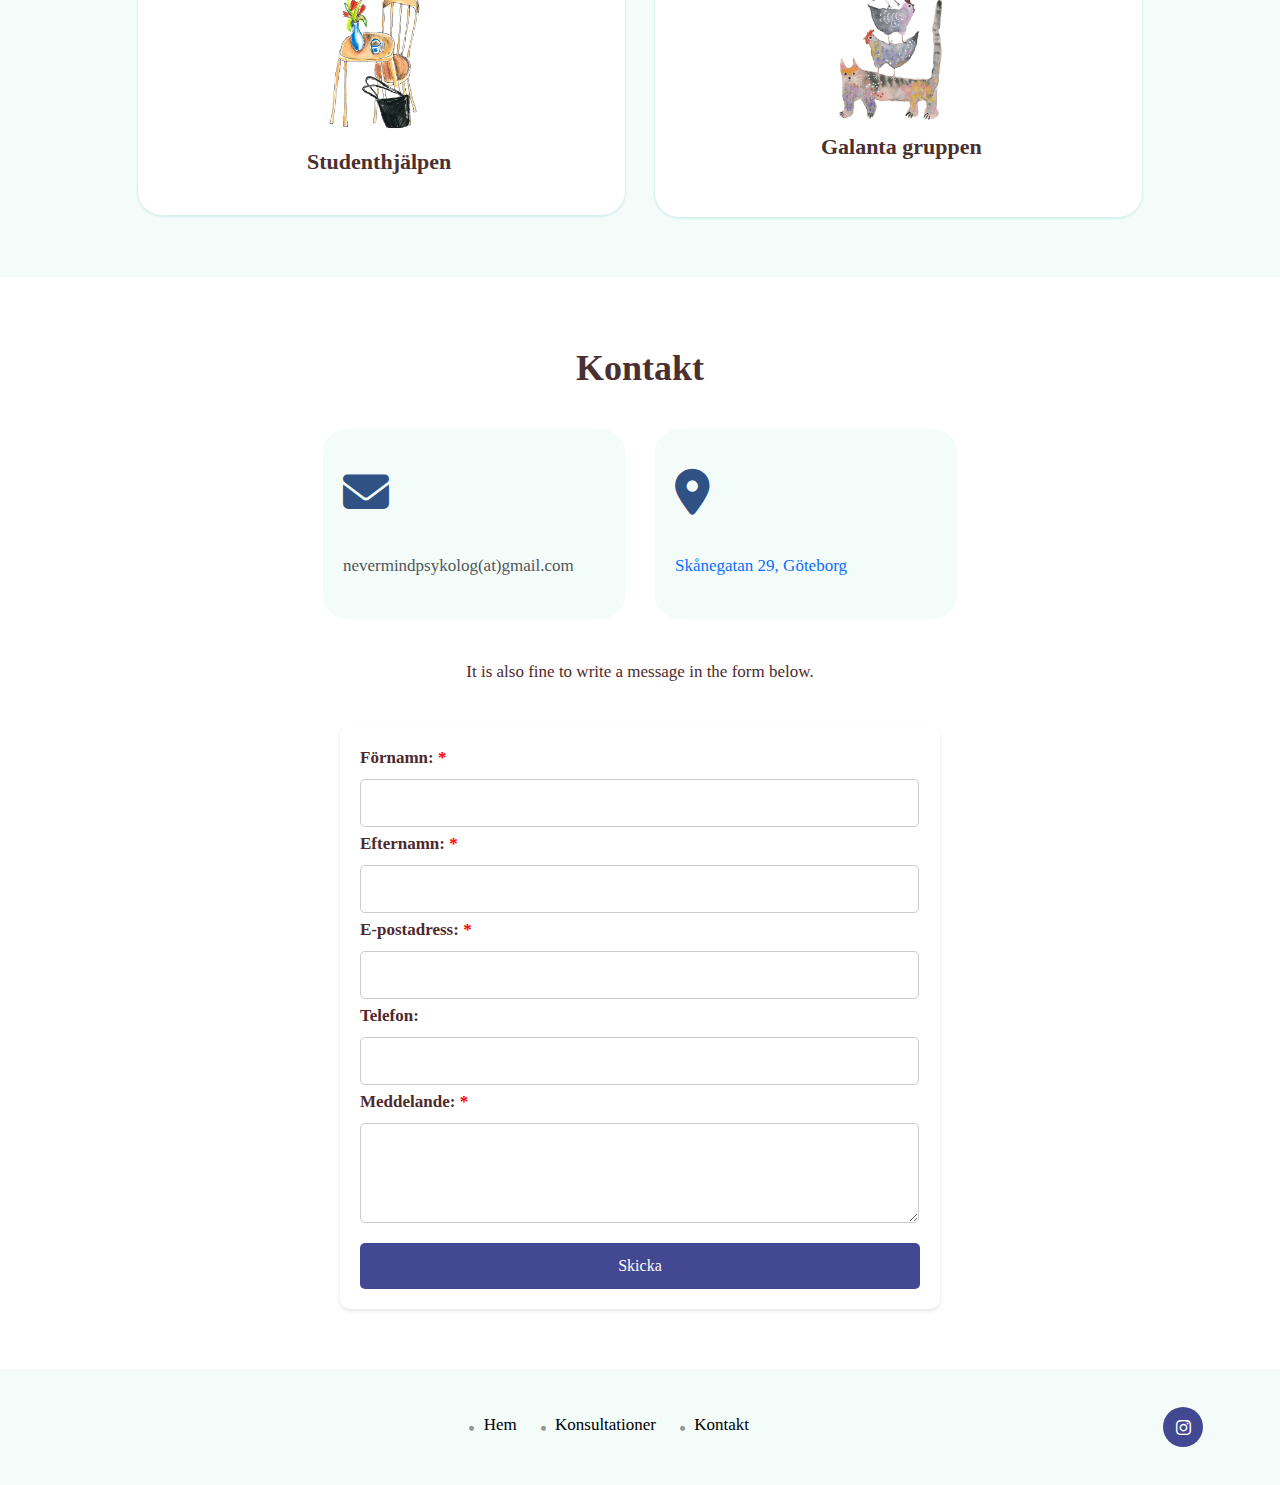
==== commit 86c3c4d2: "contact form added" ====
--- a/index.html
+++ b/index.html
@@ -306,6 +306,30 @@
                 </div>
               </div>
               -->
+            </div>
+          </div>
+          <div class="section_contact_form_text text-center">
+            <p>It is also fine to write a message in the form below.</p>
+          </div>
+            <div class="section_contact_form">
+              <form id="contact-form">
+                <label for="entry.2005620554" class="required">Förnamn:</label>
+                <input type="text" id="entry.2005620554" name="entry.2005620554" required><br>
+    
+                <label for="entry.71231780" class="required">Efternamn:</label>
+                <input type="text" id="entry.71231780" name="entry.71231780" required><br>
+
+                <label for="entry.1045781291" class="required">E-postadress:</label>
+                <input type="email" id="entry.1045781291" name="entry.1045781291" required><br>
+
+                <label for="entry.1166974658">Telefon:</label>
+                <input type="text" id="entry.1166974658" name="entry.1166974658"><br>
+    
+                <label for="entry.839337160" class="required">Meddelande:</label>
+                <textarea id="entry.839337160" name="entry.839337160" required></textarea><br>
+     
+                <input type="submit" value="Skicka">
+              </form>
             </div>
           </div>
           <!-- 
@@ -366,5 +390,37 @@
     <script src="assets/js/bootstrap-dropdown-ml-hack.min.js"></script>
     <script src="assets/js/toggleContent.js"></script>
     <script src="assets/js/main.js"></script>
+    <script>
+      document.getElementById('contact-form').addEventListener('submit', function(event) {
+        event.preventDefault();
+        const form = event.target;
+        const data = new FormData(form);
+        const email = document.getElementById('entry.1045781291').value;
+        const messageDiv = document.getElementById('entry.839337160');
+
+        // Simple email validation regex pattern
+        const emailPattern = /^[a-zA-Z0-9._%+-]+@[a-zA-Z0-9.-]+\.[a-zA-Z]{2,}$/;
+
+        if (!emailPattern.test(email)) {
+            alert('Please enter a valid email address.');
+        } else {
+          fetch('https://docs.google.com/forms/d/e/1FAIpQLSeeJVinK58baJN12pTLHEu0s3yzeKv30Tb8V1KQUgFAPN21lw/formResponse', {
+          method: 'POST',
+          body: data,
+          mode: 'no-cors'
+          }).then(response => {
+            messageDiv.textContent = 'Message sent successfully';
+            messageDiv.style.color = 'green';
+            messageDiv.style.display = 'block';
+            form.reset();
+          }).catch(error => {
+            messageDiv.textContent = 'Error sending message';
+            messageDiv.style.color = 'red';
+            messageDiv.style.display = 'block';
+            console.error('Error:', error);
+          });
+        }      
+      });
+    </script>
   </body>
 </html>--- a/assets/css/style.css
+++ b/assets/css/style.css
@@ -949,7 +949,7 @@
 }
 .service_item .item_contact_parental {
   margin-top: 25px;
-  margin-bottom: 102px;
+  margin-bottom: 108px;
 }
 .service_item .item_icon_students {
   width: 85%;
@@ -1003,7 +1003,7 @@
 }
 .service_item .item_contact_galanta {
   margin-top: 4px;
-  margin-bottom: -32px;
+  margin-bottom: -28px;
 }
 .service_item .item_icon_online {
   width: 85%;
@@ -1157,6 +1157,68 @@
   width: 100%;
 }
 
+.section_contact_form_text p {
+  margin-top: 40px;
+  padding-bottom: 24px;
+}
+.section_contact_form {
+  margin: 0;
+  padding: 0;
+  display: flex;
+  justify-content: center;
+  align-items: center;
+  height: auto;
+}
+form {
+  width: 100%;
+  max-width: 600px;
+  background: #fff;
+  padding: 20px;
+  box-shadow: 0 2px 4px rgba(0,0,0,0.1);
+  border-radius: 10px;
+  padding-bottom: 42px;
+}
+label {
+  display: block;
+  margin-bottom: 8px;
+  font-weight: bold;
+}
+label.required::after {
+  content: " *";
+  color: red;
+}
+input, textarea {
+  width: calc(100% - 1px);
+  padding: 10px;
+  margin-bottom: -22px;
+  border: 1px solid #ccc;
+  border-radius: 5px;
+  display: block;
+}
+textarea {
+  height: 100px;
+  resize: vertical;
+}
+input[type="submit"] {
+  width: 100%;
+  background-color: var(--bs-social-link-color);
+  color: #fff;
+  border: none;
+  padding: 10px 15px;
+  border-radius: 5px;
+  cursor: pointer;
+  font-size: 16px;
+  transition: background-color 0.3s ease;
+  margin-top: 16px;
+}
+input[type="submit"]:hover {
+  background-color: #0056b3;
+}
+.error {
+  color: red;
+  margin-bottom: 20px;
+}
+
 /* Media Screen 1440px
 ====================== */
 @media screen and (max-width: 1440px) {
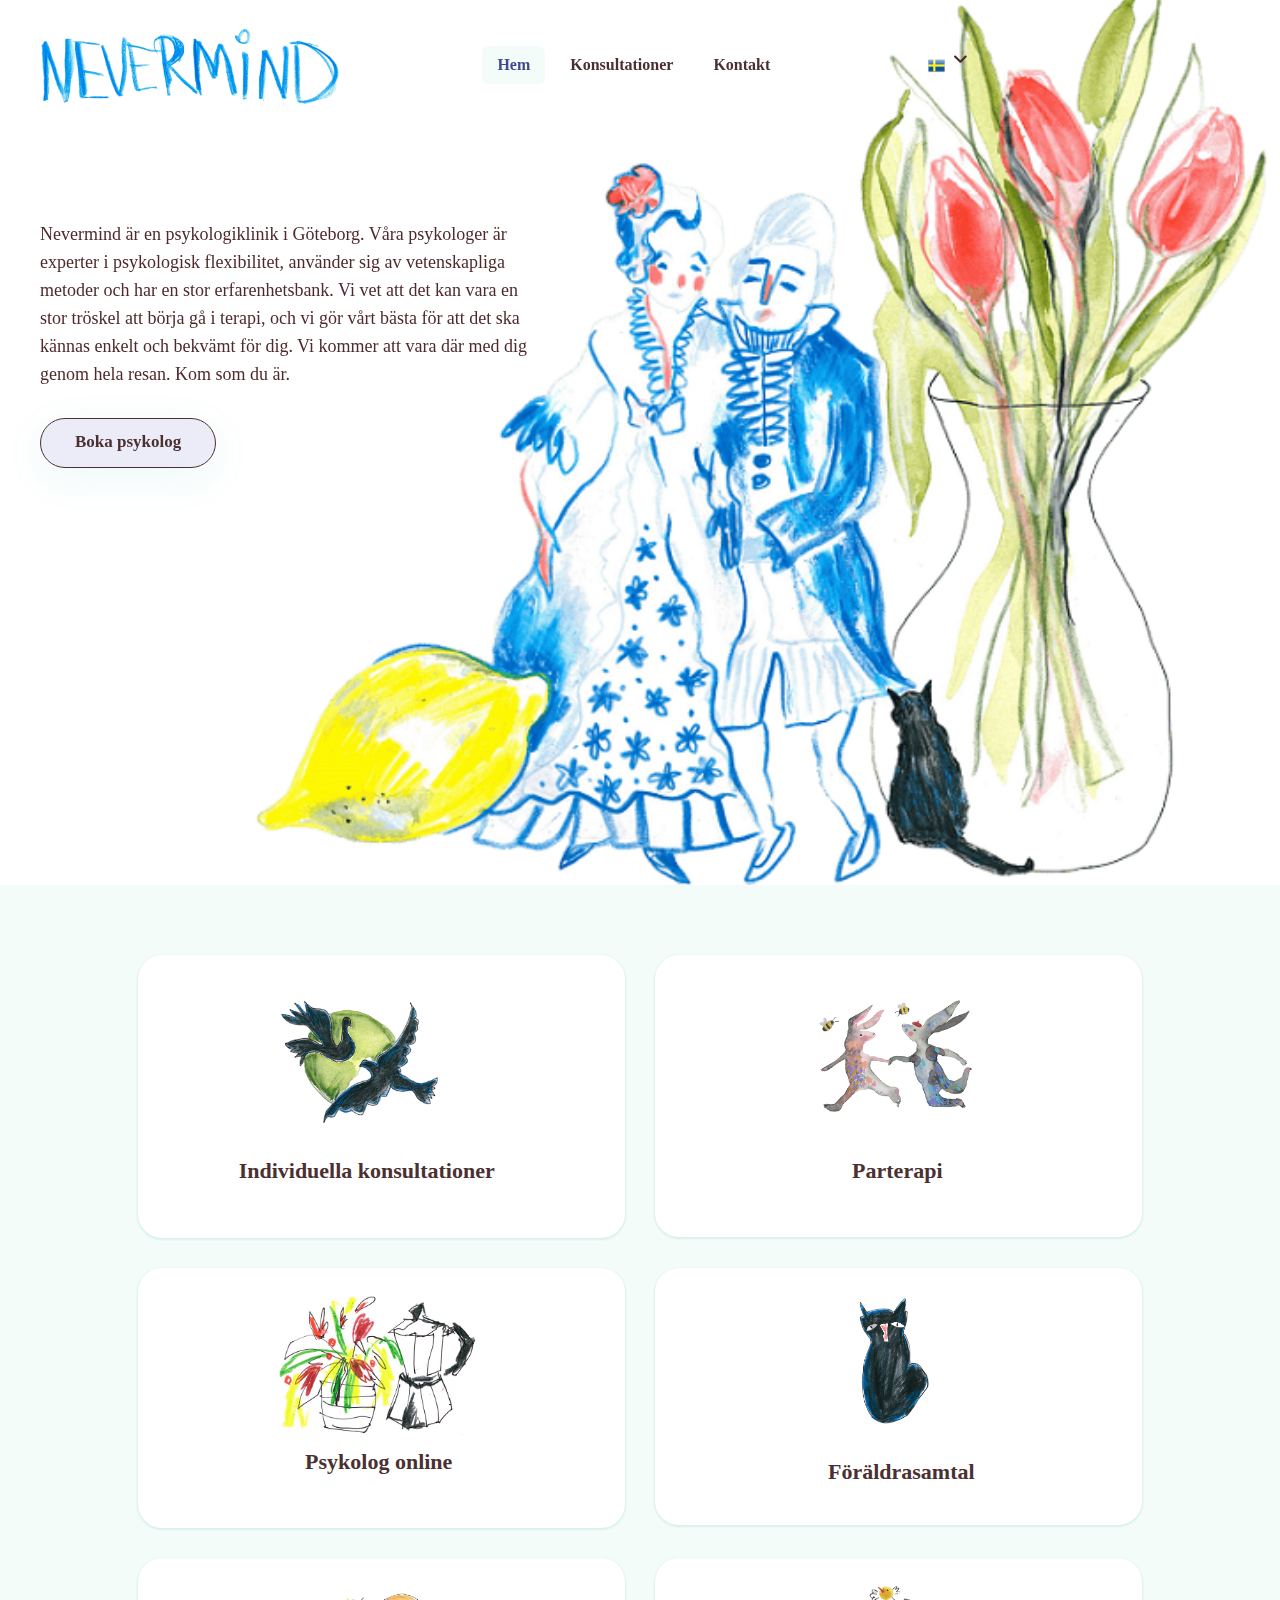
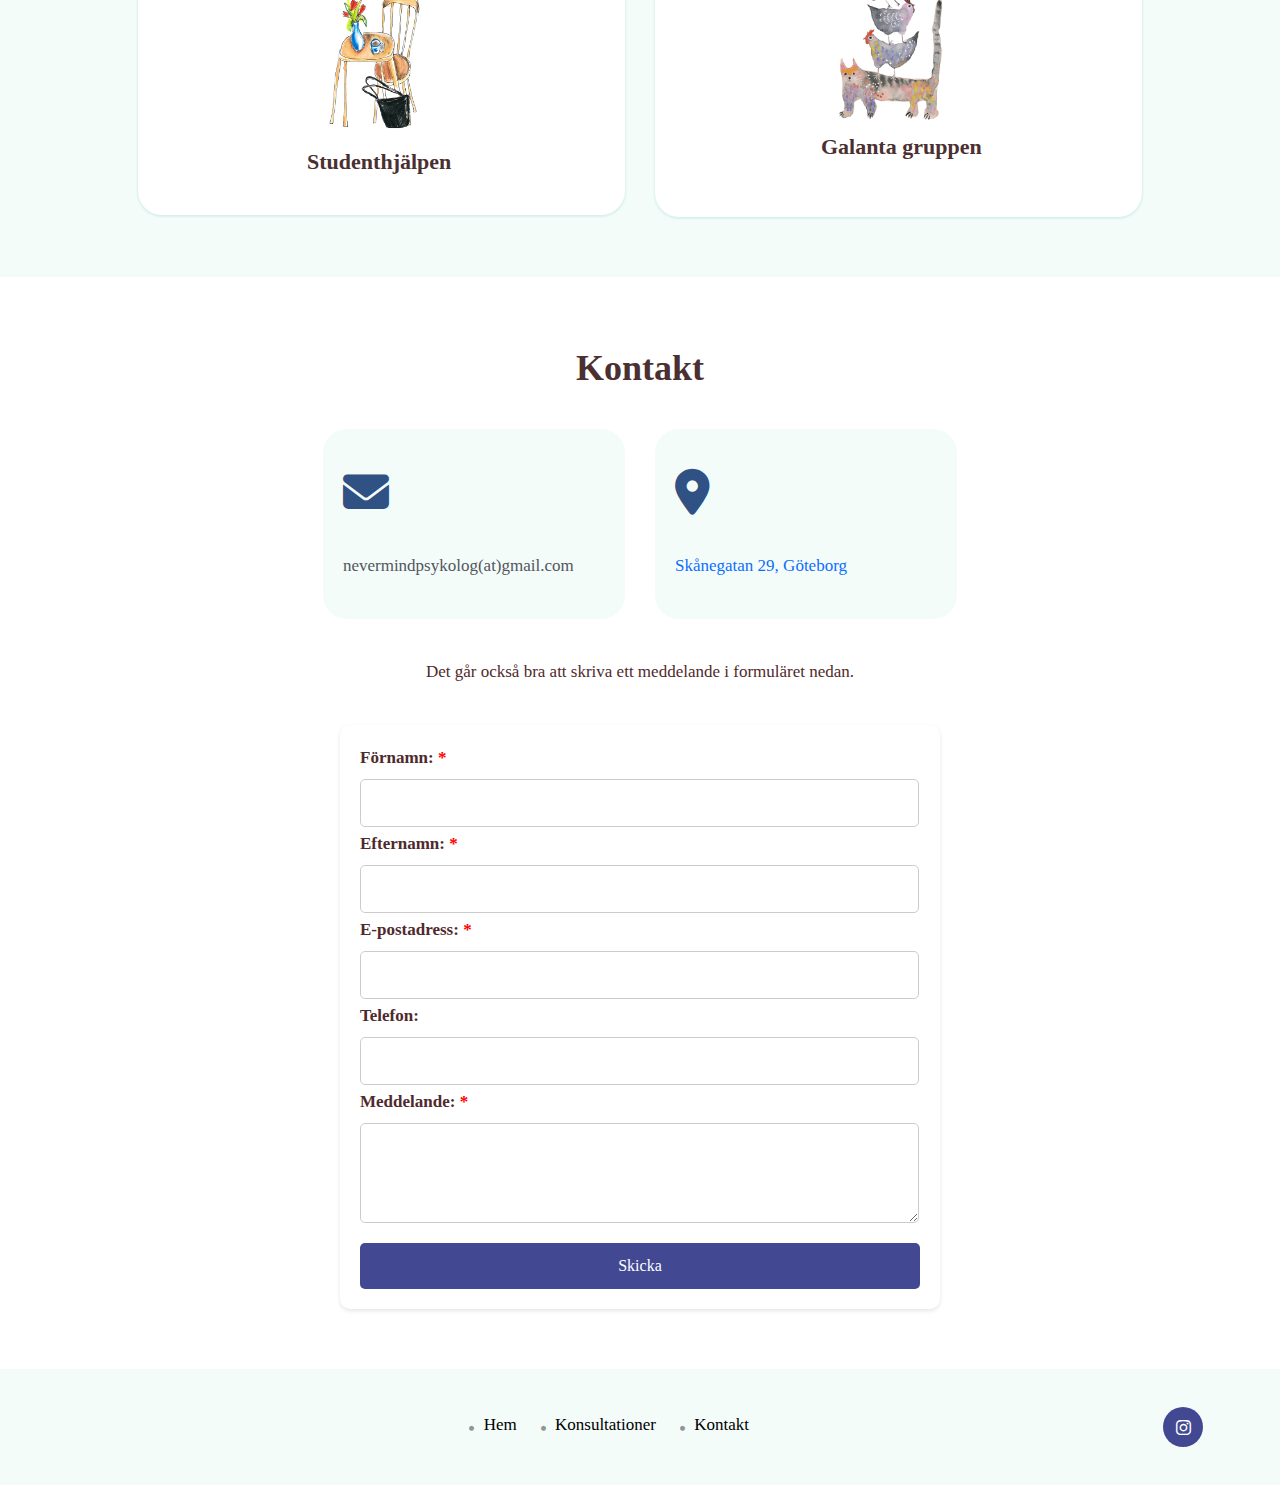
==== commit 7096aa5d: "minor fix" ====
--- a/index.html
+++ b/index.html
@@ -309,7 +309,7 @@
             </div>
           </div>
           <div class="section_contact_form_text text-center">
-            <p>It is also fine to write a message in the form below.</p>
+            <p>Det går också bra att skriva ett meddelande i formuläret nedan.</p>
           </div>
             <div class="section_contact_form">
               <form id="contact-form">
@@ -402,19 +402,19 @@
         const emailPattern = /^[a-zA-Z0-9._%+-]+@[a-zA-Z0-9.-]+\.[a-zA-Z]{2,}$/;
 
         if (!emailPattern.test(email)) {
-            alert('Please enter a valid email address.');
+            alert('Vänligen ange en giltig e-postadress.');
         } else {
           fetch('https://docs.google.com/forms/d/e/1FAIpQLSeeJVinK58baJN12pTLHEu0s3yzeKv30Tb8V1KQUgFAPN21lw/formResponse', {
           method: 'POST',
           body: data,
           mode: 'no-cors'
           }).then(response => {
-            messageDiv.textContent = 'Message sent successfully';
+            messageDiv.textContent = 'Meddelande sänt med framgång';
             messageDiv.style.color = 'green';
             messageDiv.style.display = 'block';
             form.reset();
           }).catch(error => {
-            messageDiv.textContent = 'Error sending message';
+            messageDiv.textContent = 'Det gick inte att skicka meddelande';
             messageDiv.style.color = 'red';
             messageDiv.style.display = 'block';
             console.error('Error:', error);
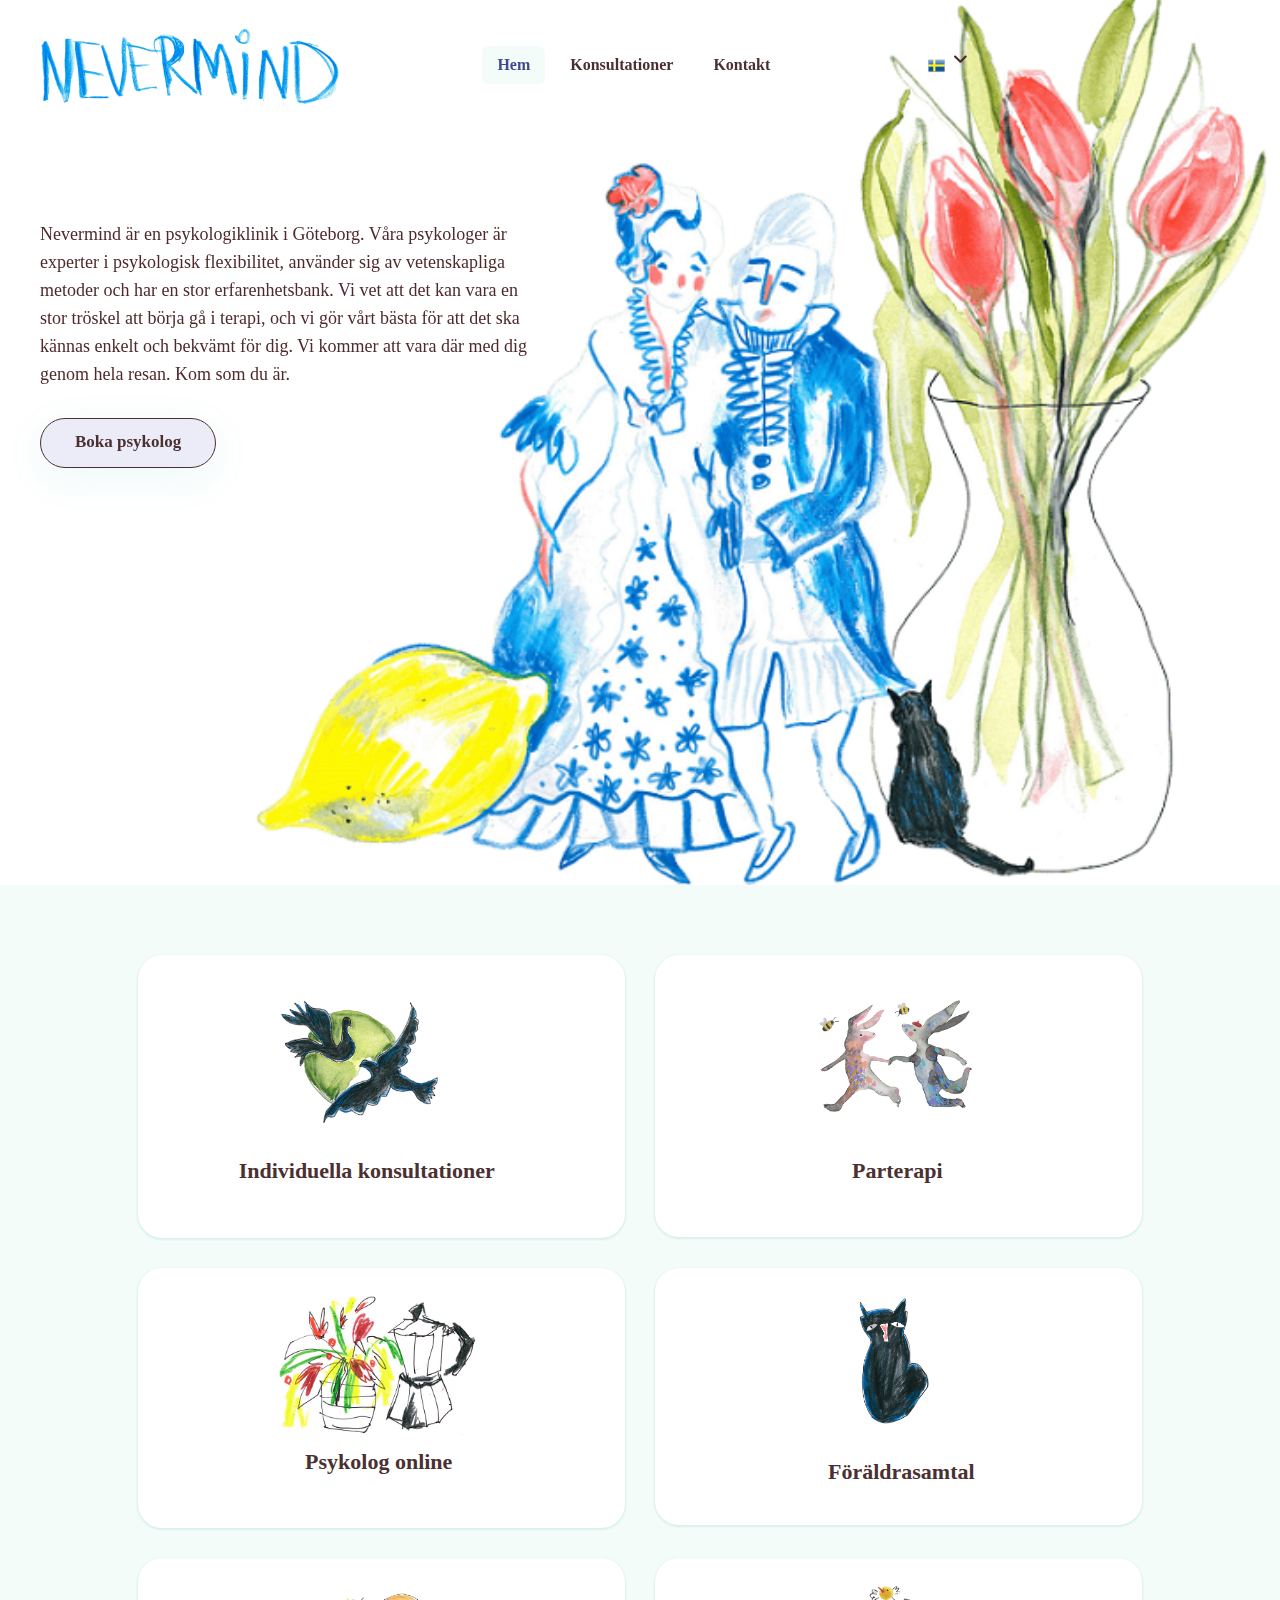
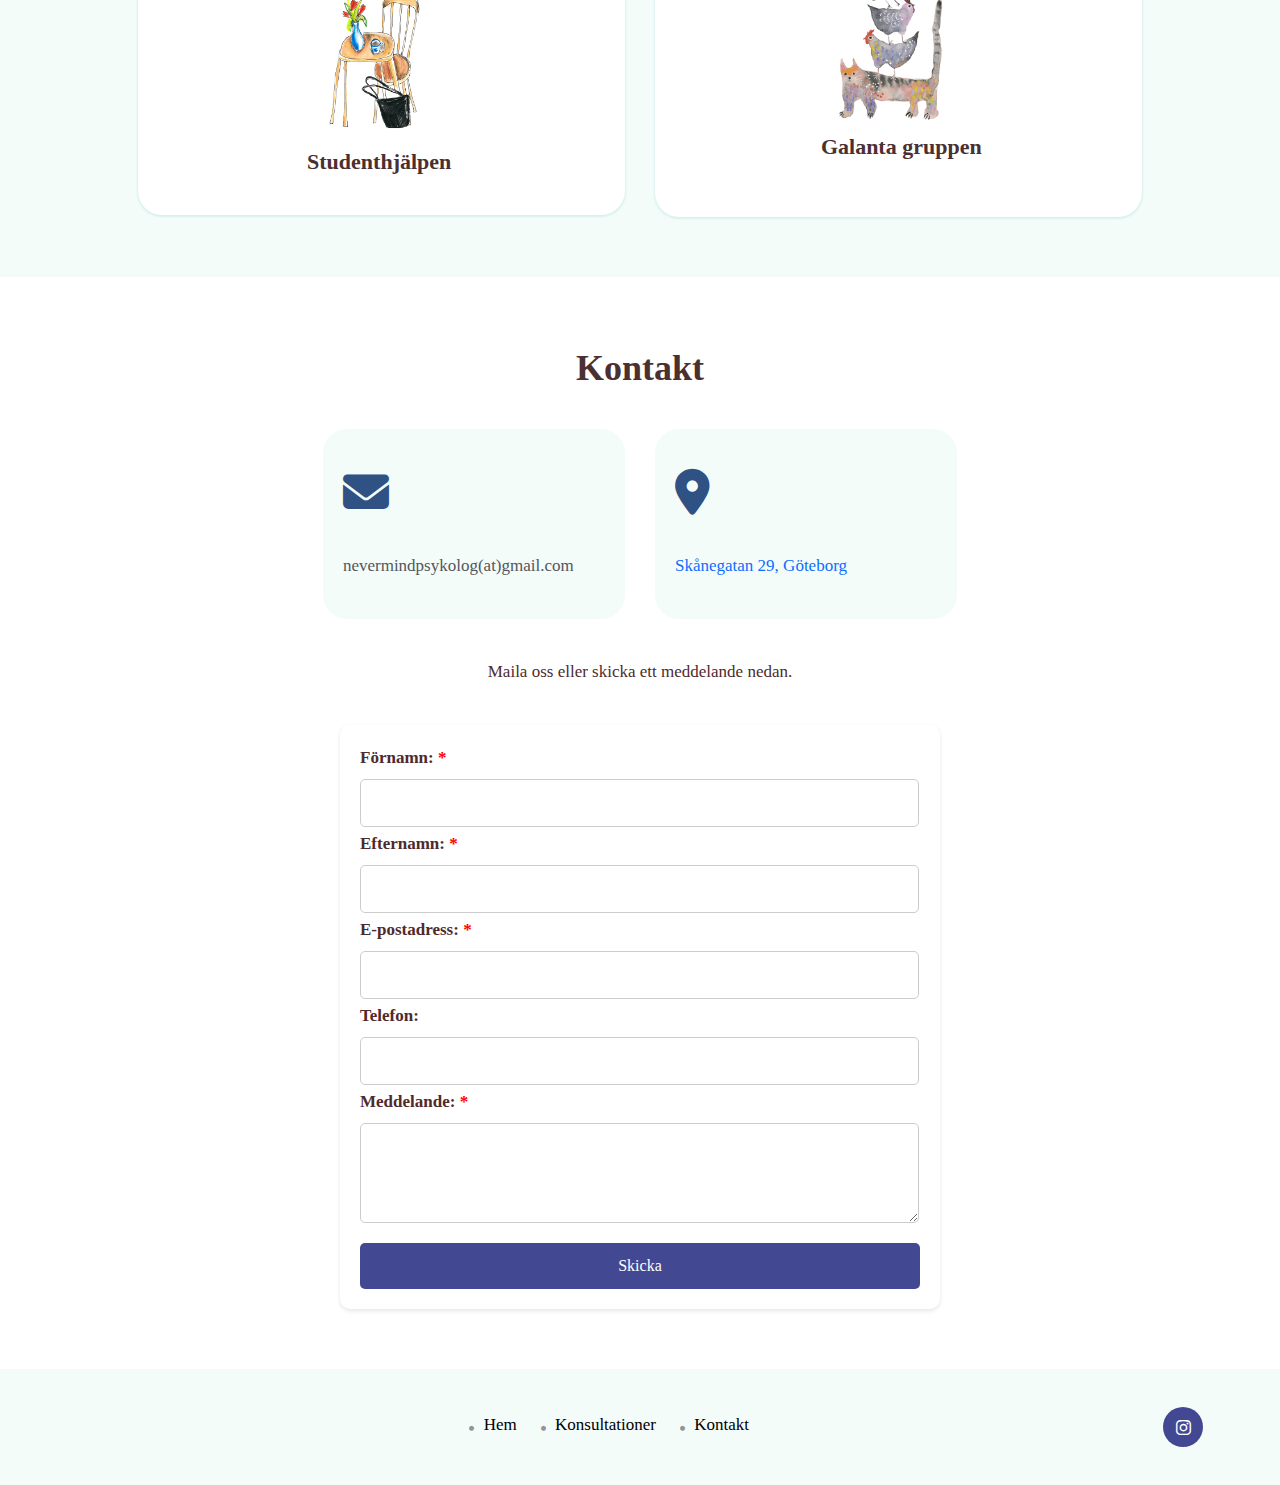
==== commit c410e9a8: "pre release changes" ====
--- a/index.html
+++ b/index.html
@@ -309,7 +309,7 @@
             </div>
           </div>
           <div class="section_contact_form_text text-center">
-            <p>Det går också bra att skriva ett meddelande i formuläret nedan.</p>
+            <p>Maila oss eller skicka ett meddelande nedan.</p>
           </div>
             <div class="section_contact_form">
               <form id="contact-form">
@@ -409,12 +409,12 @@
           body: data,
           mode: 'no-cors'
           }).then(response => {
-            messageDiv.textContent = 'Meddelande sänt med framgång';
+            messageDiv.textContent = 'Meddelandet sänt med framgång';
             messageDiv.style.color = 'green';
             messageDiv.style.display = 'block';
             form.reset();
           }).catch(error => {
-            messageDiv.textContent = 'Det gick inte att skicka meddelande';
+            messageDiv.textContent = 'Det gick inte att skicka meddelandet';
             messageDiv.style.color = 'red';
             messageDiv.style.display = 'block';
             console.error('Error:', error);
